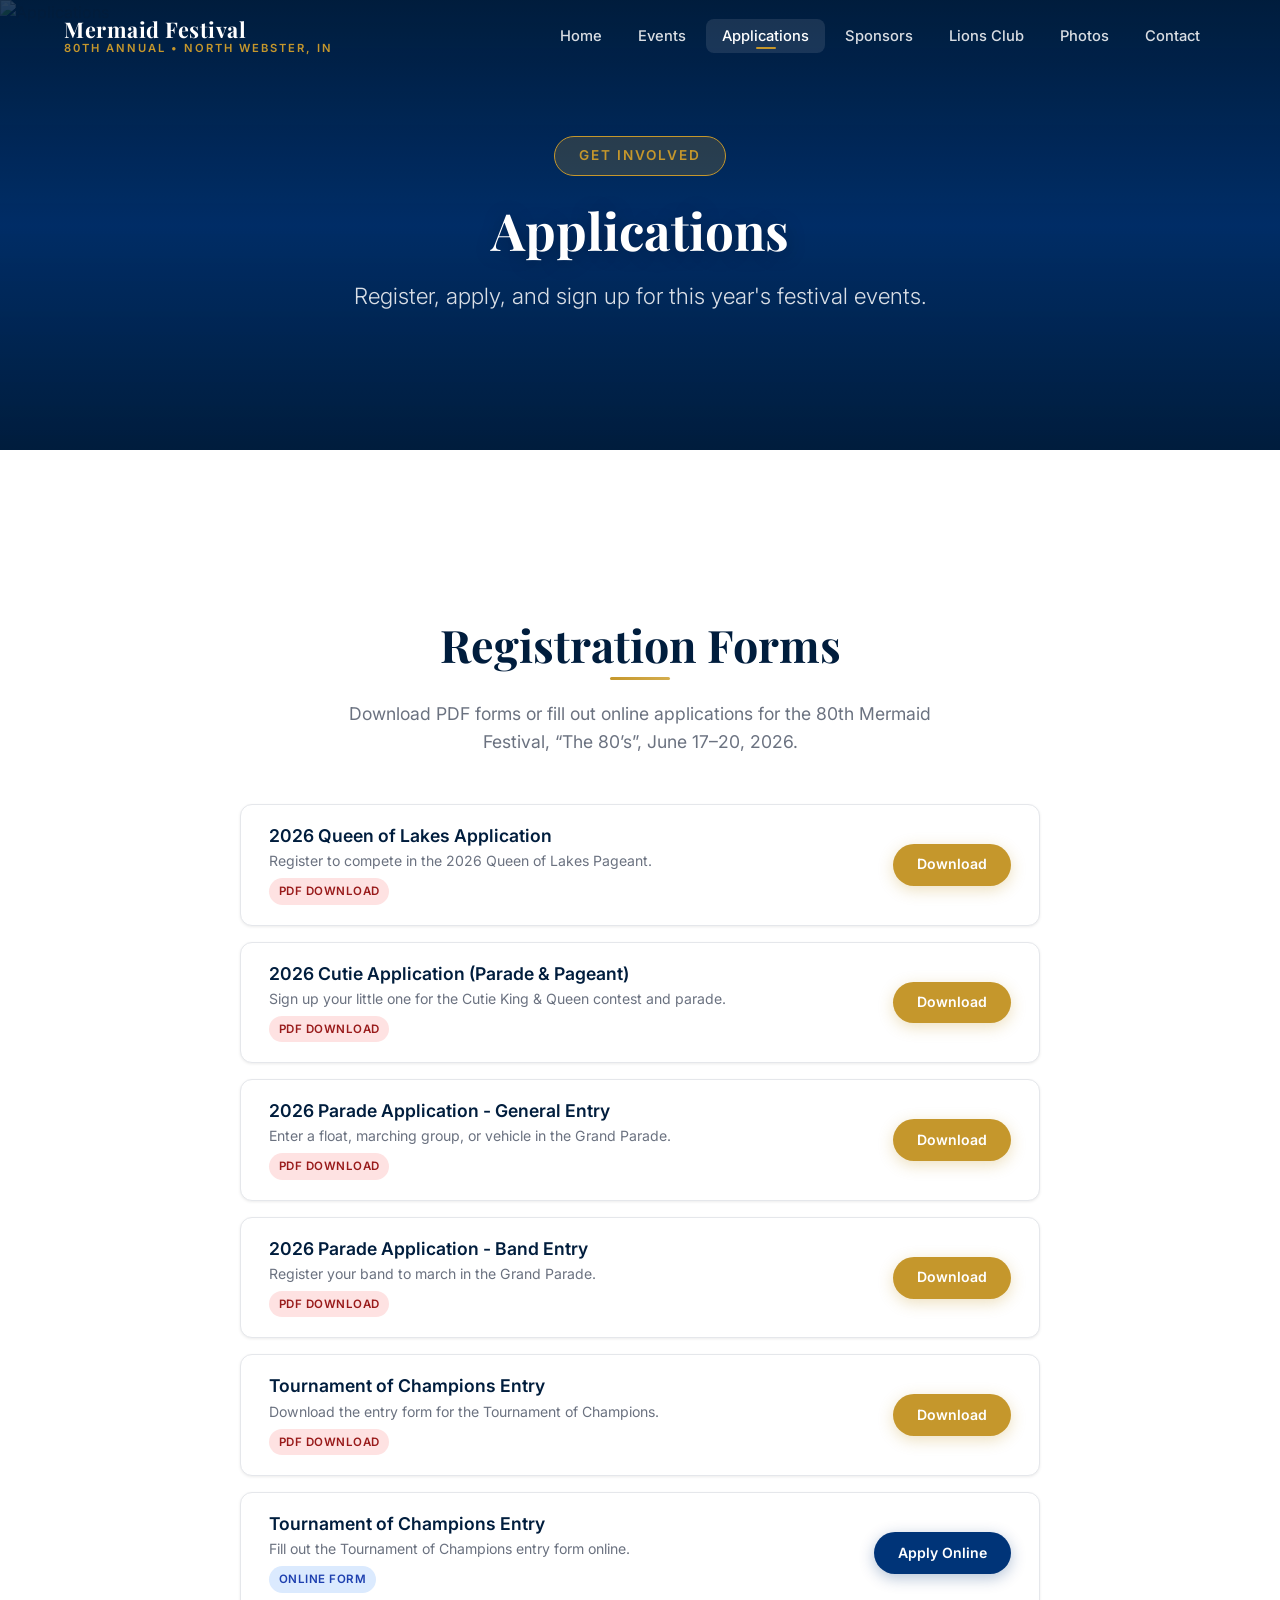
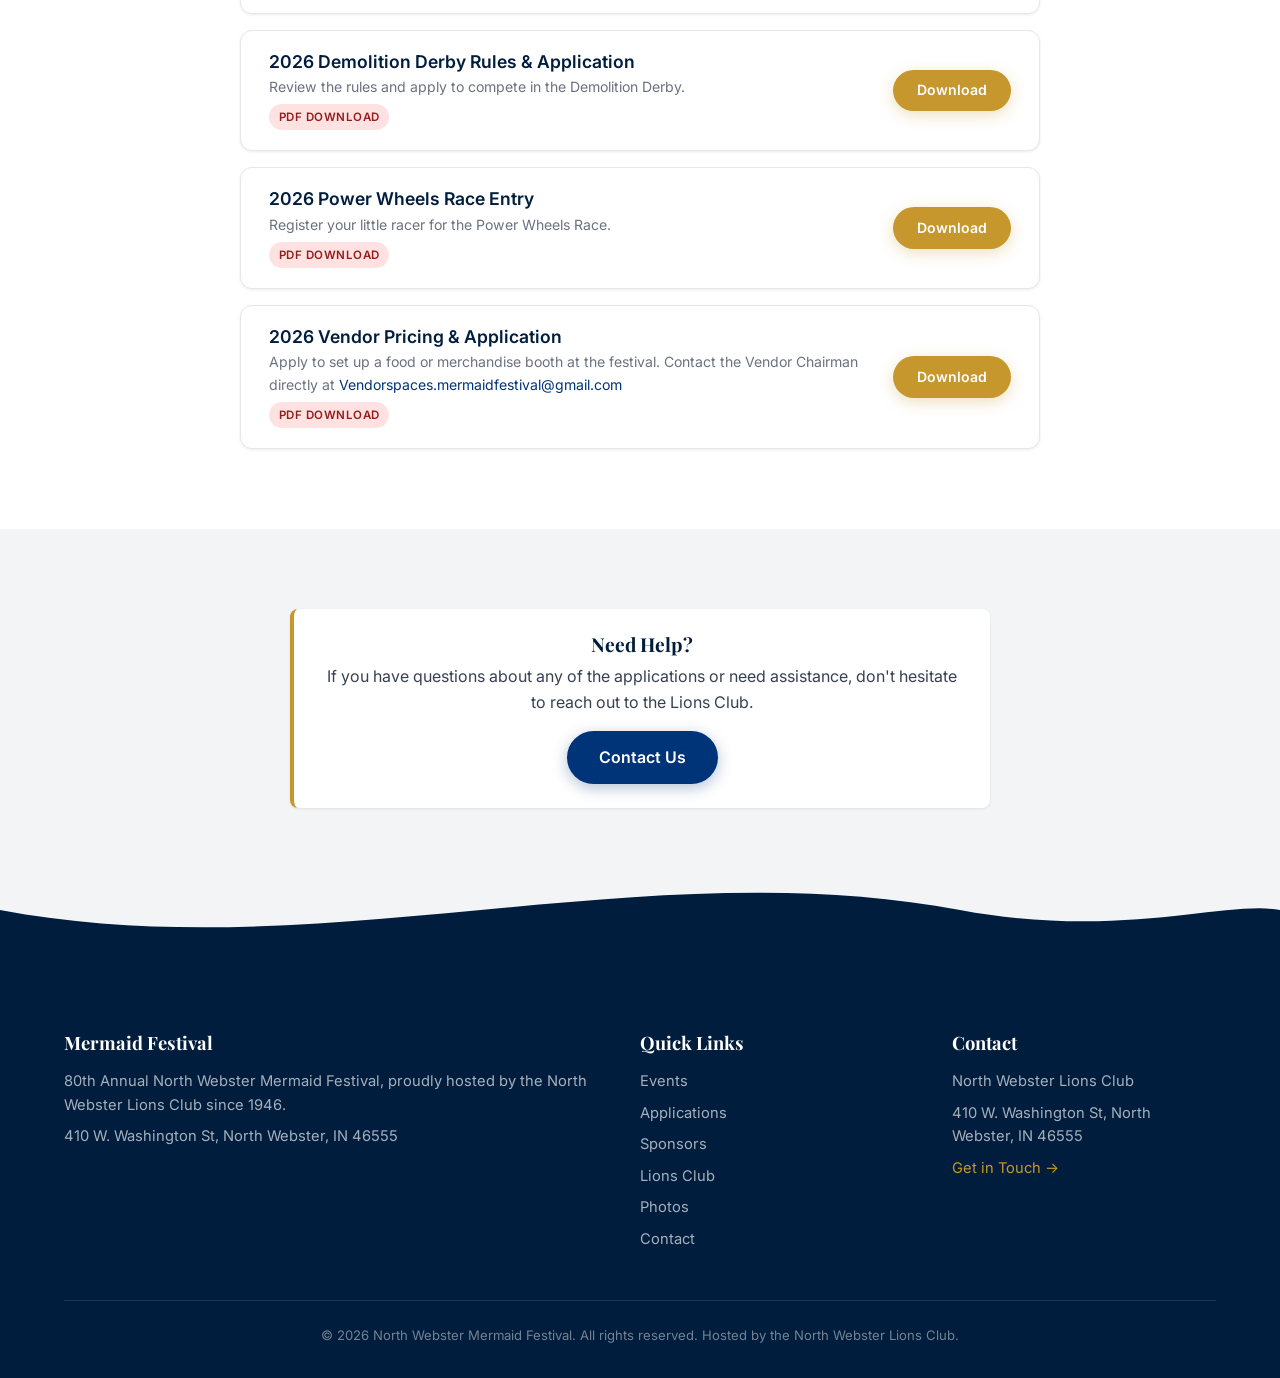
==== applications.html @ 6370d97a "changes" ====
<!DOCTYPE html>
<html lang="en">
<head>
  <meta charset="UTF-8">
  <meta name="viewport" content="width=device-width, initial-scale=1.0">
  <meta name="description" content="Applications and registration forms for the 80th Annual North Webster Mermaid Festival — vendor registration, pageant entry, parade entry, and more.">
  <title>Applications | 2026 North Webster Mermaid Festival</title>
  <link rel="preconnect" href="https://fonts.googleapis.com">
  <link rel="preconnect" href="https://fonts.gstatic.com" crossorigin>
  <link href="https://fonts.googleapis.com/css2?family=Inter:wght@300;400;500;600;700&family=Playfair+Display:wght@400;600;700&display=swap" rel="stylesheet">
  <link rel="stylesheet" href="css/styles.css">
</head>
<body>

  <!-- ========== NAVIGATION ========== -->
  <nav class="navbar" id="navbar">
    <div class="nav-container">
      <a href="index.html" class="nav-logo">
        <span class="logo-text">Mermaid Festival</span>
        <span class="logo-year">80th Annual &bull; North Webster, IN</span>
      </a>
      <button class="nav-toggle" id="navToggle" aria-label="Toggle navigation">
        <span class="hamburger"></span>
      </button>
      <ul class="nav-menu" id="navMenu">
        <li><a href="index.html" class="nav-link">Home</a></li>
        <li><a href="events.html" class="nav-link">Events</a></li>
        <li><a href="applications.html" class="nav-link">Applications</a></li>
        <li><a href="sponsors.html" class="nav-link">Sponsors</a></li>
        <li><a href="lions-club.html" class="nav-link">Lions Club</a></li>
        <li><a href="photos.html" class="nav-link">Photos</a></li>
        <li><a href="contact.html" class="nav-link">Contact</a></li>
      </ul>
    </div>
  </nav>

  <!-- ========== HERO ========== -->
  <section class="hero hero-page">
    <div class="hero-bg parallax">
      <img src="images/heroes/hero-applications.jpg" alt="Applications" class="hero-bg-image">
      <div class="img-placeholder"><span>Applications Hero &mdash; images/heroes/hero-applications.jpg</span></div>
    </div>
    <div class="hero-overlay"></div>
    <div class="hero-content">
      <div class="hero-badge">Get Involved</div>
      <h1 class="hero-title">Applications</h1>
      <p class="hero-subtitle">Register, apply, and sign up for this year's festival events.</p>
    </div>
  </section>

  <div class="wave-divider wave-top">
    <svg viewBox="0 0 1440 100" preserveAspectRatio="none">
      <path fill="#ffffff" d="M0,60 C360,100 720,0 1080,60 C1260,90 1380,70 1440,60 L1440,100 L0,100 Z"/>
    </svg>
  </div>

  <!-- ========== APPLICATION FORMS ========== -->
  <!--
    HOW TO EDIT THIS SECTION:
    ========================
    Each form/application is an <div class="app-item"> block.
    - Update the <h3> with the form name
    - Update the <p> with a short description
    - Change the badge class: "pdf" for downloadable PDFs, "form" for Google Forms
    - Update the <a> href with the actual link (PDF file path or Google Form URL)

    To ADD a new form: Copy an entire <div class="app-item"> block and paste it below.
    To REMOVE a form: Delete the entire <div class="app-item">...</div> block.
  -->
  <section class="section">
    <div class="container">
      <div class="section-header fade-in">
        <h2>Registration Forms</h2>
        <p>Download PDF forms or fill out online applications for the 80th Mermaid Festival, &ldquo;The 80&rsquo;s&rdquo;, June 17&ndash;20, 2026.</p>
      </div>

      <div class="app-list stagger-children">

        <!-- 2026 Queen of Lakes Application -->
        <div class="app-item fade-in">
          <div class="app-item-info">
            <h3>2026 Queen of Lakes Application</h3>
            <p>Register to compete in the 2026 Queen of Lakes Pageant.</p>
            <div class="app-item-type pdf">PDF Download</div>
          </div>
          <a href="forms/2026 Queens Application Fillable.pdf" class="btn btn-primary" target="_blank" rel="noopener">Download</a>
        </div>

        <!-- 2026 Cutie Application -->
        <div class="app-item fade-in">
          <div class="app-item-info">
            <h3>2026 Cutie Application (Parade &amp; Pageant)</h3>
            <p>Sign up your little one for the Cutie King &amp; Queen contest and parade.</p>
            <div class="app-item-type pdf">PDF Download</div>
          </div>
          <a href="forms/2026 cutie application Fillable.pdf" class="btn btn-primary" target="_blank" rel="noopener">Download</a>
        </div>

        <!-- 2026 Parade Application - General Entry -->
        <div class="app-item fade-in">
          <div class="app-item-info">
            <h3>2026 Parade Application - General Entry</h3>
            <p>Enter a float, marching group, or vehicle in the Grand Parade.</p>
            <div class="app-item-type pdf">PDF Download</div>
          </div>
          <a href="forms/2026 Mermaid Festival Parade general entry Fillable.pdf" class="btn btn-primary" target="_blank" rel="noopener">Download</a>
        </div>

        <!-- 2026 Parade Application - Band Entry -->
        <div class="app-item fade-in">
          <div class="app-item-info">
            <h3>2026 Parade Application - Band Entry</h3>
            <p>Register your band to march in the Grand Parade.</p>
            <div class="app-item-type pdf">PDF Download</div>
          </div>
          <a href="forms/2026 Band Application Fillable.pdf" class="btn btn-primary" target="_blank" rel="noopener">Download</a>
        </div>

        <!-- Tournament of Champions Entry (PDF) -->
        <div class="app-item fade-in">
          <div class="app-item-info">
            <h3>Tournament of Champions Entry</h3>
            <p>Download the entry form for the Tournament of Champions.</p>
            <div class="app-item-type pdf">PDF Download</div>
          </div>
          <a href="forms/2024 Tournament of Champions.pdf" class="btn btn-primary" target="_blank" rel="noopener">Download</a>
        </div>

        <!-- Tournament of Champions Entry (Online Form) -->
        <div class="app-item fade-in">
          <div class="app-item-info">
            <h3>Tournament of Champions Entry</h3>
            <p>Fill out the Tournament of Champions entry form online.</p>
            <div class="app-item-type form">Online Form</div>
          </div>
          <a href="https://docs.google.com/forms/d/e/1FAIpQLScvO2YFfIBIzNC6Ep0Nw2OKiLyXQuTWLXhSPQeeHd3q0HrXsA/viewform" class="btn btn-navy" target="_blank" rel="noopener">Apply Online</a>
        </div>

        <!-- 2026 Demolition Derby -->
        <div class="app-item fade-in">
          <div class="app-item-info">
            <h3>2026 Demolition Derby Rules &amp; Application</h3>
            <p>Review the rules and apply to compete in the Demolition Derby.</p>
            <div class="app-item-type pdf">PDF Download</div>
          </div>
          <a href="forms/2025 Demolition Derby.pdf" class="btn btn-primary" target="_blank" rel="noopener">Download</a>
        </div>

        <!-- 2026 Power Wheels Entry -->
        <div class="app-item fade-in">
          <div class="app-item-info">
            <h3>2026 Power Wheels Race Entry</h3>
            <p>Register your little racer for the Power Wheels Race.</p>
            <div class="app-item-type pdf">PDF Download</div>
          </div>
          <a href="forms/Power Wheels Race.pdf" class="btn btn-primary" target="_blank" rel="noopener">Download</a>
        </div>

        <!-- 2026 Vendor Pricing & Application -->
        <div class="app-item fade-in">
          <div class="app-item-info">
            <h3>2026 Vendor Pricing &amp; Application</h3>
            <p>Apply to set up a food or merchandise booth at the festival. Contact the Vendor Chairman directly at <a href="mailto:Vendorspaces.mermaidfestival@gmail.com">Vendorspaces.mermaidfestival@gmail.com</a></p>
            <div class="app-item-type pdf">PDF Download</div>
          </div>
          <a href="forms/2026 Merchant Prices & Contract.pdf" class="btn btn-primary" target="_blank" rel="noopener">Download</a>
        </div>

      </div>
    </div>
  </section>

  <!-- ========== INFO CALLOUT ========== -->
  <section class="section section-alt footer-preceding-section">
    <div class="container">
      <div class="callout fade-in" style="max-width: 700px; margin: 0 auto; text-align: center;">
        <h3>Need Help?</h3>
        <p style="margin-bottom: 1rem;">If you have questions about any of the applications or need assistance, don't hesitate to reach out to the Lions Club.</p>
        <a href="contact.html" class="btn btn-navy">Contact Us</a>
      </div>
    </div>
  </section>

  <!-- ========== FOOTER ========== -->
  <footer class="footer">
    <div class="footer-wave">
      <svg viewBox="0 0 1440 120" preserveAspectRatio="none">
        <path fill="#001d3d" d="M0,60 C360,120 720,0 1080,60 C1260,90 1380,50 1440,60 L1440,120 L0,120 Z"/>
      </svg>
    </div>
    <div class="footer-content">
      <div class="footer-grid">
        <div class="footer-section">
          <h3>Mermaid Festival</h3>
          <p>80th Annual North Webster Mermaid Festival, proudly hosted by the North Webster Lions Club since 1946.</p>
          <p>410 W. Washington St, North Webster, IN 46555</p>
        </div>
        <div class="footer-section">
          <h3>Quick Links</h3>
          <div class="footer-links">
            <a href="events.html">Events</a>
            <a href="applications.html">Applications</a>
            <a href="sponsors.html">Sponsors</a>
            <a href="lions-club.html">Lions Club</a>
            <a href="photos.html">Photos</a>
            <a href="contact.html">Contact</a>
          </div>
        </div>
        <div class="footer-section">
          <h3>Contact</h3>
          <p>North Webster Lions Club</p>
          <p>410 W. Washington St, North Webster, IN 46555</p>
          <p style="margin-top: 0.5rem;"><a href="contact.html" style="color: var(--gold);">Get in Touch &rarr;</a></p>
        </div>
      </div>
      <div class="footer-bottom">
        <p>&copy; 2026 North Webster Mermaid Festival. All rights reserved. Hosted by the North Webster Lions Club.</p>
      </div>
    </div>
  </footer>

  <button class="back-to-top" id="backToTop" aria-label="Back to top">
    <svg viewBox="0 0 24 24" fill="none" stroke="currentColor" stroke-width="2.5" stroke-linecap="round" stroke-linejoin="round"><polyline points="18 15 12 9 6 15"/></svg>
  </button>

  <script src="js/main.js"></script>
</body>
</html>
---- css/styles.css ----
/* ============================================
   MERMAID FESTIVAL 2026 — MASTER STYLESHEET
   North Webster, Indiana | 80th Annual
   ============================================ */

/* ---------- CSS Variables ---------- */
:root {
  /* Primary palette */
  --navy: #003478;
  --navy-dark: #001d3d;
  --navy-light: #1a4f8a;
  --gold: #C5972C;
  --gold-light: #d4ad4e;
  --gold-pale: #F5EDD6;
  --blue-pale: #E8F0FE;
  --white: #FFFFFF;
  --coral: #C0392B;
  --coral-pale: #FBEAEA;
  --off-white: #FAFAFA;
  --gray-100: #F3F4F6;
  --gray-200: #E5E7EB;
  --gray-300: #D1D5DB;
  --gray-500: #6B7280;
  --gray-700: #374151;
  --gray-900: #111827;

  /* Typography */
  --font-heading: 'Playfair Display', Georgia, serif;
  --font-body: 'Inter', -apple-system, BlinkMacSystemFont, 'Segoe UI', sans-serif;

  /* Spacing */
  --section-pad: 5rem 0;
  --container-width: 1200px;
  --nav-height: 72px;

  /* Transitions */
  --ease-out: cubic-bezier(0.16, 1, 0.3, 1);
  --transition-fast: 0.2s var(--ease-out);
  --transition-med: 0.4s var(--ease-out);
  --transition-slow: 0.6s var(--ease-out);

  /* Shadows */
  --shadow-sm: 0 1px 3px rgba(0,0,0,0.08);
  --shadow-md: 0 4px 12px rgba(0,0,0,0.1);
  --shadow-lg: 0 8px 30px rgba(0,0,0,0.12);
  --shadow-xl: 0 20px 50px rgba(0,0,0,0.15);

  /* Border radius */
  --radius-sm: 8px;
  --radius-md: 12px;
  --radius-lg: 20px;
  --radius-full: 9999px;
}

/* ---------- Reset & Base ---------- */
*,
*::before,
*::after {
  margin: 0;
  padding: 0;
  box-sizing: border-box;
}

html {
  scroll-behavior: smooth;
  -webkit-text-size-adjust: 100%;
}

body {
  font-family: var(--font-body);
  font-size: 1rem;
  line-height: 1.6;
  color: var(--gray-900);
  background: var(--white);
  overflow-x: hidden;
}

img {
  max-width: 100%;
  height: auto;
  display: block;
}

a {
  color: var(--navy);
  text-decoration: none;
  transition: color var(--transition-fast);
}

a:hover {
  color: var(--gold);
}

ul {
  list-style: none;
}

h1, h2, h3, h4, h5, h6 {
  font-family: var(--font-heading);
  font-weight: 700;
  line-height: 1.2;
  color: var(--navy-dark);
}

h1 { font-size: clamp(2.2rem, 5vw, 3.8rem); }
h2 { font-size: clamp(1.8rem, 4vw, 2.8rem); }
h3 { font-size: clamp(1.3rem, 3vw, 1.6rem); }
h4 { font-size: clamp(1.1rem, 2vw, 1.3rem); }

p {
  margin-bottom: 1rem;
  color: var(--gray-700);
}

/* ---------- Utility Classes ---------- */
.container {
  width: 90%;
  max-width: var(--container-width);
  margin: 0 auto;
}

.section {
  padding: var(--section-pad);
}

.section-alt {
  background: var(--gray-100);
}

.section-blue {
  background: var(--blue-pale);
}

.section-gold {
  background: var(--gold-pale);
}

.section-header {
  text-align: center;
  margin-bottom: 3rem;
}

.section-header h2 {
  margin-bottom: 0.75rem;
  position: relative;
  display: inline-block;
}

.section-header h2::after {
  content: '';
  position: absolute;
  bottom: -8px;
  left: 50%;
  transform: translateX(-50%);
  width: 60px;
  height: 3px;
  background: linear-gradient(90deg, var(--gold), var(--gold-light));
  border-radius: 2px;
}

.section-header p {
  font-size: 1.1rem;
  color: var(--gray-500);
  max-width: 600px;
  margin: 1rem auto 0;
}

.text-center { text-align: center; }
.text-gold { color: var(--gold); }
.text-navy { color: var(--navy); }

.btn {
  display: inline-flex;
  align-items: center;
  gap: 0.5rem;
  padding: 0.85rem 2rem;
  border-radius: var(--radius-full);
  font-family: var(--font-body);
  font-size: 1rem;
  font-weight: 600;
  border: none;
  cursor: pointer;
  transition: all var(--transition-fast);
  text-decoration: none;
}

.btn-primary {
  background: var(--gold);
  color: var(--white);
  box-shadow: 0 4px 15px rgba(197, 151, 44, 0.3);
}

.btn-primary:hover {
  background: var(--gold-light);
  color: var(--white);
  transform: translateY(-2px);
  box-shadow: 0 6px 20px rgba(197, 151, 44, 0.4);
}

.btn-outline {
  background: transparent;
  color: var(--white);
  border: 2px solid var(--white);
}

.btn-outline:hover {
  background: var(--white);
  color: var(--navy);
}

.btn-navy {
  background: var(--navy);
  color: var(--white);
  box-shadow: 0 4px 15px rgba(0, 52, 120, 0.3);
}

.btn-navy:hover {
  background: var(--navy-light);
  color: var(--white);
  transform: translateY(-2px);
  box-shadow: 0 6px 20px rgba(0, 52, 120, 0.4);
}

/* ---------- Navigation ---------- */
.navbar {
  position: fixed;
  top: 0;
  left: 0;
  right: 0;
  z-index: 1000;
  height: var(--nav-height);
  transition: all var(--transition-med);
  background: transparent;
}

.navbar.scrolled {
  background: rgba(0, 29, 61, 0.95);
  backdrop-filter: blur(12px);
  -webkit-backdrop-filter: blur(12px);
  box-shadow: 0 2px 20px rgba(0, 0, 0, 0.15);
}

.nav-container {
  display: flex;
  align-items: center;
  justify-content: space-between;
  height: 100%;
  width: 90%;
  max-width: var(--container-width);
  margin: 0 auto;
}

.nav-logo {
  display: flex;
  flex-direction: column;
  line-height: 1.1;
  text-decoration: none;
  z-index: 1001;
}

.nav-logo .logo-text {
  font-family: var(--font-heading);
  font-size: 1.35rem;
  font-weight: 700;
  color: var(--white);
  letter-spacing: 0.5px;
}

.nav-logo .logo-year {
  font-size: 0.7rem;
  font-weight: 600;
  color: var(--gold);
  text-transform: uppercase;
  letter-spacing: 2px;
}

.nav-menu {
  display: flex;
  align-items: center;
  gap: 0.25rem;
}

.nav-link {
  padding: 0.5rem 1rem;
  color: rgba(255, 255, 255, 0.85);
  font-size: 0.92rem;
  font-weight: 500;
  border-radius: var(--radius-sm);
  transition: all var(--transition-fast);
  position: relative;
}

.nav-link:hover,
.nav-link.active {
  color: var(--white);
  background: rgba(255, 255, 255, 0.1);
}

.nav-link.active::after {
  content: '';
  position: absolute;
  bottom: 4px;
  left: 50%;
  transform: translateX(-50%);
  width: 20px;
  height: 2px;
  background: var(--gold);
  border-radius: 1px;
}

/* Hamburger */
.nav-toggle {
  display: none;
  flex-direction: column;
  justify-content: center;
  gap: 5px;
  width: 32px;
  height: 32px;
  background: none;
  border: none;
  cursor: pointer;
  z-index: 1001;
  padding: 4px;
}

.hamburger,
.hamburger::before,
.hamburger::after {
  display: block;
  width: 24px;
  height: 2px;
  background: var(--white);
  border-radius: 2px;
  transition: all var(--transition-fast);
}

.hamburger {
  position: relative;
}

.hamburger::before,
.hamburger::after {
  content: '';
  position: absolute;
}

.hamburger::before { top: -7px; }
.hamburger::after { top: 7px; }

/* Hamburger active state */
.nav-toggle.active .hamburger {
  background: transparent;
}

.nav-toggle.active .hamburger::before {
  top: 0;
  transform: rotate(45deg);
}

.nav-toggle.active .hamburger::after {
  top: 0;
  transform: rotate(-45deg);
}

/* ---------- Hero Section ---------- */
.hero {
  position: relative;
  min-height: 100vh;
  display: flex;
  align-items: center;
  justify-content: center;
  overflow: hidden;
  background: var(--navy-dark);
}

.hero-page {
  min-height: 50vh;
}

.hero-bg {
  position: absolute;
  inset: 0;
  z-index: 0;
}

.hero-bg .img-placeholder {
  display: none;
}

.hero-bg-image {
  width: 100%;
  height: 100%;
  object-fit: cover;
  opacity: 0.4;
}

/* Parallax offset applied by JS */
.hero-bg.parallax {
  will-change: transform;
}

.hero-overlay {
  position: absolute;
  inset: 0;
  background: linear-gradient(
    180deg,
    rgba(0, 29, 61, 0.6) 0%,
    rgba(0, 52, 120, 0.7) 50%,
    rgba(0, 29, 61, 0.85) 100%
  );
  z-index: 1;
}

.hero-content {
  position: relative;
  z-index: 2;
  text-align: center;
  padding: 2rem;
  max-width: 800px;
}

.hero-badge {
  display: inline-block;
  padding: 0.5rem 1.5rem;
  background: rgba(197, 151, 44, 0.2);
  border: 1px solid var(--gold);
  border-radius: var(--radius-full);
  color: var(--gold);
  font-size: 0.85rem;
  font-weight: 600;
  letter-spacing: 2px;
  text-transform: uppercase;
  margin-bottom: 1.5rem;
  animation: shimmer 4s ease-in-out infinite;
}

@keyframes shimmer {
  0%, 100% { opacity: 0.85; border-color: var(--gold); }
  50% { opacity: 1; border-color: var(--gold-light); }
}

.hero-title {
  font-size: clamp(2.5rem, 6vw, 4.5rem);
  color: var(--white);
  margin-bottom: 1rem;
  text-shadow: 0 2px 20px rgba(0, 0, 0, 0.3);
}

.hero-title .highlight {
  color: var(--gold);
  display: block;
}

.hero-subtitle {
  font-size: clamp(1.1rem, 2.5vw, 1.4rem);
  color: rgba(255, 255, 255, 0.85);
  margin-bottom: 2rem;
  font-weight: 300;
}

.hero-buttons {
  display: flex;
  gap: 1rem;
  justify-content: center;
  flex-wrap: wrap;
}

/* Page hero (smaller, for inner pages) */
.hero-page .hero-content {
  padding-top: 4rem;
}

.hero-page .hero-title {
  font-size: clamp(2rem, 5vw, 3.2rem);
}

/* ---------- Wave Dividers ---------- */
.wave-divider {
  position: relative;
  width: 100%;
  overflow: hidden;
  line-height: 0;
}

.wave-divider svg {
  display: block;
  width: 100%;
  height: auto;
}

.wave-top {
  margin-top: -1px;
}

.wave-bottom {
  margin-bottom: -1px;
}

/* ---------- Image Wrapper / Placeholders ---------- */
.img-wrapper {
  position: relative;
  overflow: hidden;
  border-radius: var(--radius-md);
  background: linear-gradient(135deg, var(--navy) 0%, var(--navy-light) 50%, var(--gold) 100%);
}

.img-wrapper img {
  width: 100%;
  height: 100%;
  object-fit: cover;
  position: relative;
  z-index: 1;
  transition: transform var(--transition-slow);
}

.img-wrapper:hover img {
  transform: scale(1.03);
}

.img-placeholder {
  position: absolute;
  inset: 0;
  display: flex;
  flex-direction: column;
  align-items: center;
  justify-content: center;
  color: rgba(255, 255, 255, 0.7);
  font-size: 0.85rem;
  text-align: center;
  padding: 1rem;
  z-index: 0;
  gap: 0.5rem;
}

.img-placeholder svg {
  width: 40px;
  height: 40px;
  opacity: 0.5;
}

.img-placeholder span {
  font-weight: 500;
  letter-spacing: 0.5px;
}

/* Aspect ratio wrappers */
.aspect-hero { aspect-ratio: 21 / 9; }
.aspect-wide { aspect-ratio: 16 / 9; }
.aspect-standard { aspect-ratio: 4 / 3; }
.aspect-square { aspect-ratio: 1 / 1; }
.aspect-portrait { aspect-ratio: 3 / 4; }

/* ---------- Cards ---------- */
.card {
  background: var(--white);
  border-radius: var(--radius-md);
  overflow: hidden;
  box-shadow: var(--shadow-sm);
  transition: all var(--transition-med);
}

.card:hover {
  transform: translateY(-6px);
  box-shadow: var(--shadow-lg);
}

.card-image {
  overflow: hidden;
}

.card-image .img-wrapper {
  border-radius: 0;
}

.card-body {
  padding: 1.5rem;
}

.card-body h3 {
  margin-bottom: 0.5rem;
}

.card-body p {
  font-size: 0.95rem;
}

/* ---------- Feature Cards (Home) ---------- */
.features-grid {
  display: grid;
  grid-template-columns: repeat(auto-fit, minmax(260px, 1fr));
  gap: 2rem;
}

.feature-card {
  text-align: center;
  padding: 2.5rem 1.5rem;
  background: var(--white);
  border-radius: var(--radius-md);
  box-shadow: var(--shadow-sm);
  transition: all var(--transition-med);
  border: 1px solid var(--gray-200);
}

.feature-card:hover {
  transform: translateY(-6px);
  box-shadow: var(--shadow-lg);
  border-color: transparent;
}

.feature-icon {
  width: 64px;
  height: 64px;
  margin: 0 auto 1.25rem;
  background: var(--blue-pale);
  border-radius: var(--radius-md);
  display: flex;
  align-items: center;
  justify-content: center;
  transition: all var(--transition-fast);
}

.feature-card:hover .feature-icon {
  background: var(--navy);
}

.feature-icon svg {
  width: 28px;
  height: 28px;
  color: var(--navy);
  transition: color var(--transition-fast);
}

.feature-card:hover .feature-icon svg {
  color: var(--white);
}

.feature-card h3 {
  margin-bottom: 0.75rem;
  font-size: 1.2rem;
}

.feature-card p {
  font-size: 0.92rem;
  margin-bottom: 0;
}

/* ---------- Event Cards ---------- */
.events-list {
  display: flex;
  flex-direction: column;
  gap: 2.5rem;
}

.event-card {
  display: grid;
  grid-template-columns: 1fr 1fr;
  gap: 0;
  background: var(--white);
  border-radius: var(--radius-md);
  overflow: hidden;
  box-shadow: var(--shadow-sm);
  transition: all var(--transition-med);
}

.event-card:hover {
  box-shadow: var(--shadow-lg);
  transform: translateY(-4px);
}

.event-card:nth-child(even) {
  direction: rtl;
}

.event-card:nth-child(even) > * {
  direction: ltr;
}

.event-card-image .img-wrapper {
  border-radius: 0;
  height: 100%;
}

.event-card-content {
  padding: 2rem;
  display: flex;
  flex-direction: column;
  justify-content: center;
}

.event-badge {
  display: inline-flex;
  align-items: center;
  gap: 0.25rem;
  padding: 0.3rem 0.85rem;
  border-radius: var(--radius-full);
  font-size: 0.78rem;
  font-weight: 600;
  text-transform: uppercase;
  letter-spacing: 1px;
  width: fit-content;
  margin-bottom: 0.75rem;
}

.event-badge.free {
  background: #DEF7EC;
  color: #03543F;
}

.event-badge.paid {
  background: var(--gold-pale);
  color: #92400E;
}

.event-card-content h3 {
  font-size: 1.4rem;
  margin-bottom: 0.75rem;
}

.event-card-content p {
  margin-bottom: 0;
}

/* ---------- Sponsors ---------- */
.sponsor-tier {
  margin-bottom: 3rem;
}

.sponsor-tier:last-child {
  margin-bottom: 0;
}

.sponsor-tier-title {
  text-align: center;
  font-size: 1.3rem;
  margin-bottom: 1.5rem;
  display: flex;
  align-items: center;
  gap: 1rem;
  justify-content: center;
}

.sponsor-tier-title::before,
.sponsor-tier-title::after {
  content: '';
  flex: 1;
  max-width: 100px;
  height: 1px;
  background: var(--gray-300);
}

.sponsor-grid {
  display: grid;
  gap: 1.5rem;
  justify-items: center;
  align-items: center;
}

.sponsor-grid.tier-gold {
  grid-template-columns: repeat(auto-fit, minmax(250px, 1fr));
}

.sponsor-grid.tier-silver {
  grid-template-columns: repeat(auto-fit, minmax(200px, 1fr));
}

.sponsor-grid.tier-bronze {
  grid-template-columns: repeat(auto-fit, minmax(160px, 1fr));
}

.sponsor-card {
  background: var(--white);
  border-radius: var(--radius-md);
  padding: 2rem;
  box-shadow: var(--shadow-sm);
  transition: all var(--transition-med);
  display: flex;
  flex-direction: column;
  align-items: center;
  justify-content: center;
  width: 100%;
  border: 1px solid var(--gray-200);
}

.sponsor-card:hover {
  box-shadow: var(--shadow-md);
  transform: translateY(-3px);
  border-color: var(--gold);
}

.sponsor-card .img-wrapper {
  background: none;
  border-radius: 0;
}

.sponsor-card img {
  max-height: 80px;
  width: auto;
  object-fit: contain;
  margin-bottom: 1rem;
}

.sponsor-name {
  font-size: 1rem;
  font-weight: 600;
  color: var(--navy);
  margin-top: 0;
  margin-bottom: 0;
  text-align: center;
}

/* ---------- Officer / Member Cards ---------- */
.officers-grid {
  display: grid;
  grid-template-columns: repeat(auto-fit, minmax(240px, 1fr));
  gap: 2rem;
}

.officer-card {
  text-align: center;
  background: var(--white);
  border-radius: var(--radius-md);
  overflow: hidden;
  box-shadow: var(--shadow-sm);
  transition: all var(--transition-med);
}

.officer-card:hover {
  transform: translateY(-6px);
  box-shadow: var(--shadow-lg);
}

.officer-photo {
  overflow: hidden;
}

.officer-photo .img-wrapper {
  border-radius: 0;
  aspect-ratio: 1;
}

.officer-info {
  padding: 1.5rem;
}

.officer-info h3 {
  font-size: 1.15rem;
  margin-bottom: 0.25rem;
}

.officer-info .officer-title {
  color: var(--gold);
  font-weight: 600;
  font-size: 0.88rem;
}

/* ---------- Gallery ---------- */
.gallery-section {
  margin-bottom: 3rem;
}

.gallery-section:last-child {
  margin-bottom: 0;
}

.gallery-grid {
  display: grid;
  grid-template-columns: repeat(auto-fill, minmax(280px, 1fr));
  gap: 1rem;
}

.gallery-item {
  cursor: pointer;
  border-radius: var(--radius-md);
  overflow: hidden;
  box-shadow: var(--shadow-sm);
  transition: all var(--transition-med);
}

.gallery-item:hover {
  box-shadow: var(--shadow-lg);
  transform: scale(1.02);
}

.gallery-item .img-wrapper {
  border-radius: 0;
  aspect-ratio: 4 / 3;
}

.gallery-caption {
  padding: 0.75rem 1rem;
  background: var(--white);
  font-size: 0.88rem;
  color: var(--gray-700);
  font-weight: 500;
}

/* Lightbox */
.lightbox {
  position: fixed;
  inset: 0;
  z-index: 2000;
  background: rgba(0, 0, 0, 0.92);
  display: flex;
  align-items: center;
  justify-content: center;
  opacity: 0;
  visibility: hidden;
  transition: all var(--transition-med);
  cursor: pointer;
}

.lightbox.active {
  opacity: 1;
  visibility: visible;
}

.lightbox img {
  max-width: 90vw;
  max-height: 85vh;
  object-fit: contain;
  border-radius: var(--radius-sm);
  transform: scale(0.9);
  transition: transform var(--transition-med);
}

.lightbox.active img {
  transform: scale(1);
}

.lightbox-close {
  position: absolute;
  top: 1.5rem;
  right: 1.5rem;
  width: 44px;
  height: 44px;
  border: none;
  background: rgba(255, 255, 255, 0.1);
  border-radius: 50%;
  color: var(--white);
  font-size: 1.5rem;
  cursor: pointer;
  display: flex;
  align-items: center;
  justify-content: center;
  transition: background var(--transition-fast);
}

.lightbox-close:hover {
  background: rgba(255, 255, 255, 0.25);
}

/* ---------- Contact ---------- */
.contact-grid {
  display: grid;
  grid-template-columns: repeat(auto-fit, minmax(280px, 1fr));
  gap: 2rem;
}

.contact-card {
  background: var(--white);
  padding: 2rem;
  border-radius: var(--radius-md);
  box-shadow: var(--shadow-sm);
  text-align: center;
  transition: all var(--transition-med);
  border: 1px solid var(--gray-200);
}

.contact-card:hover {
  transform: translateY(-4px);
  box-shadow: var(--shadow-md);
  border-color: var(--gold);
}

.contact-icon {
  width: 56px;
  height: 56px;
  margin: 0 auto 1rem;
  background: var(--blue-pale);
  border-radius: 50%;
  display: flex;
  align-items: center;
  justify-content: center;
}

.contact-icon svg {
  width: 24px;
  height: 24px;
  color: var(--navy);
}

.contact-card h3 {
  margin-bottom: 0.5rem;
  font-size: 1.1rem;
}

.contact-card p {
  margin-bottom: 0;
  font-size: 0.95rem;
}

.contact-card a {
  color: var(--navy);
  font-weight: 500;
}

.contact-card a:hover {
  color: var(--gold);
}

/* ---------- Map ---------- */
.map-wrapper {
  border-radius: var(--radius-md);
  overflow: hidden;
  box-shadow: var(--shadow-md);
  height: 400px;
}

.map-wrapper iframe {
  width: 100%;
  height: 100%;
  border: none;
}

/* ---------- Info Callout ---------- */
.callout {
  background: var(--white);
  border-left: 4px solid var(--gold);
  border-radius: var(--radius-sm);
  padding: 1.5rem 2rem;
  box-shadow: var(--shadow-sm);
}

.callout h3 {
  margin-bottom: 0.5rem;
  font-size: 1.2rem;
}

.callout p {
  margin-bottom: 0;
}

/* Parking callout special */
.callout-highlight {
  background: var(--white);
  border-left: 5px solid var(--coral);
  border-radius: var(--radius-md);
  padding: 2rem 2.5rem;
  box-shadow: 0 4px 16px rgba(0, 0, 0, 0.08);
  text-align: left;
}

.callout-highlight h3 {
  color: var(--navy);
  font-size: 1.5rem;
  font-weight: 700;
  letter-spacing: 0.03em;
  text-transform: uppercase;
  margin-bottom: 1rem;
}

.callout-highlight li {
  color: var(--navy);
  font-size: 1.05rem;
  font-weight: 500;
}

/* Parking section */
.section-parking {
  background: var(--coral-pale);
}

/* ---------- Food Section ---------- */
.food-grid {
  display: grid;
  grid-template-columns: repeat(auto-fit, minmax(260px, 1fr));
  gap: 1.5rem;
}

.food-card {
  background: var(--white);
  border-radius: var(--radius-md);
  overflow: hidden;
  box-shadow: var(--shadow-sm);
  transition: all var(--transition-med);
}

.food-card:hover {
  transform: translateY(-4px);
  box-shadow: var(--shadow-md);
}

.food-card-body {
  padding: 1.25rem;
}

.food-card-body h4 {
  margin-bottom: 0.35rem;
}

.food-card-body p {
  font-size: 0.9rem;
  margin-bottom: 0;
  color: var(--gray-500);
}

/* ---------- Applications ---------- */
.app-list {
  display: flex;
  flex-direction: column;
  gap: 1rem;
  max-width: 800px;
  margin: 0 auto;
}

.app-item {
  display: flex;
  align-items: center;
  justify-content: space-between;
  background: var(--white);
  padding: 1.25rem 1.75rem;
  border-radius: var(--radius-md);
  box-shadow: var(--shadow-sm);
  transition: all var(--transition-med);
  border: 1px solid var(--gray-200);
  gap: 1rem;
}

.app-item:hover {
  box-shadow: var(--shadow-md);
  border-color: var(--gold);
  transform: translateX(4px);
}

.app-item-info {
  flex: 1;
}

.app-item-info h3 {
  font-size: 1.1rem;
  margin-bottom: 0.25rem;
  font-family: var(--font-body);
  font-weight: 600;
}

.app-item-info p {
  font-size: 0.88rem;
  margin-bottom: 0;
  color: var(--gray-500);
}

.app-item-type {
  display: inline-flex;
  align-items: center;
  gap: 0.3rem;
  padding: 0.25rem 0.6rem;
  border-radius: var(--radius-full);
  font-size: 0.72rem;
  font-weight: 600;
  text-transform: uppercase;
  letter-spacing: 0.5px;
  margin-top: 0.35rem;
}

.app-item-type.pdf {
  background: #FEE2E2;
  color: #991B1B;
}

.app-item-type.form {
  background: #DBEAFE;
  color: #1E40AF;
}

.app-item .btn {
  white-space: nowrap;
  padding: 0.6rem 1.5rem;
  font-size: 0.88rem;
}

/* ---------- Stats Section ---------- */
.stats-row {
  display: grid;
  grid-template-columns: repeat(auto-fit, minmax(150px, 1fr));
  gap: 2rem;
  text-align: center;
}

.stat-item {
  padding: 1rem;
}

.stat-number {
  font-family: var(--font-heading);
  font-size: clamp(2rem, 4vw, 3rem);
  font-weight: 700;
  color: var(--navy);
  line-height: 1;
  margin-bottom: 0.5rem;
}

.stat-label {
  font-size: 0.9rem;
  color: var(--gray-500);
  font-weight: 500;
}

/* ---------- Two-Column Info Layout ---------- */
.info-split {
  display: grid;
  grid-template-columns: 1fr 1fr;
  gap: 3rem;
  align-items: center;
}

.info-split.reverse {
  direction: rtl;
}

.info-split.reverse > * {
  direction: ltr;
}

.info-text h2 {
  margin-bottom: 1rem;
}

.info-text h2::after {
  display: none;
}

.info-text p {
  margin-bottom: 1rem;
}

/* ---------- Footer ---------- */
.footer {
  background: var(--navy-dark);
  color: rgba(255, 255, 255, 0.75);
  position: relative;
}

.footer-wave {
  position: absolute;
  top: 2px;
  left: 0;
  right: 0;
  line-height: 0;
  transform: translateY(-100%);
  pointer-events: none;
}

.footer-wave svg {
  display: block;
  width: 100%;
  height: 120px;
}

/* Ensure the last section before the footer has enough padding for the wave overlay */
.footer-preceding-section {
  padding-bottom: 10rem !important;
}

.footer-content {
  padding: 4rem 0 2rem;
}

.footer-grid {
  display: grid;
  grid-template-columns: 2fr 1fr 1fr;
  gap: 3rem;
  width: 90%;
  max-width: var(--container-width);
  margin: 0 auto;
}

.footer-section h3 {
  color: var(--white);
  font-size: 1.15rem;
  margin-bottom: 1rem;
}

.footer-section p {
  color: rgba(255, 255, 255, 0.65);
  font-size: 0.92rem;
  margin-bottom: 0.5rem;
}

.footer-links {
  display: flex;
  flex-direction: column;
  gap: 0.5rem;
}

.footer-links a {
  color: rgba(255, 255, 255, 0.65);
  font-size: 0.92rem;
  transition: all var(--transition-fast);
}

.footer-links a:hover {
  color: var(--gold);
  padding-left: 4px;
}

.footer-bottom {
  margin-top: 3rem;
  padding-top: 1.5rem;
  border-top: 1px solid rgba(255, 255, 255, 0.1);
  text-align: center;
  width: 90%;
  max-width: var(--container-width);
  margin-left: auto;
  margin-right: auto;
}

.footer-bottom p {
  font-size: 0.82rem;
  color: rgba(255, 255, 255, 0.45);
  margin-bottom: 0;
}

/* ---------- Scroll Animations ---------- */
.fade-in {
  opacity: 0;
  transform: translateY(30px);
  transition: opacity 0.7s var(--ease-out), transform 0.7s var(--ease-out);
}

.fade-in.fade-left {
  transform: translateX(-30px);
}

.fade-in.fade-right {
  transform: translateX(30px);
}

.fade-in.fade-scale {
  transform: scale(0.95);
}

.fade-in.visible {
  opacity: 1;
  transform: translateY(0) translateX(0) scale(1);
}

/* Stagger children */
.stagger-children > .fade-in:nth-child(1) { transition-delay: 0s; }
.stagger-children > .fade-in:nth-child(2) { transition-delay: 0.1s; }
.stagger-children > .fade-in:nth-child(3) { transition-delay: 0.2s; }
.stagger-children > .fade-in:nth-child(4) { transition-delay: 0.3s; }
.stagger-children > .fade-in:nth-child(5) { transition-delay: 0.4s; }
.stagger-children > .fade-in:nth-child(6) { transition-delay: 0.5s; }
.stagger-children > .fade-in:nth-child(7) { transition-delay: 0.6s; }
.stagger-children > .fade-in:nth-child(8) { transition-delay: 0.7s; }

/* ---------- Back to Top ---------- */
.back-to-top {
  position: fixed;
  bottom: 2rem;
  right: 2rem;
  width: 44px;
  height: 44px;
  border-radius: 50%;
  background: var(--navy);
  color: var(--white);
  border: none;
  cursor: pointer;
  display: flex;
  align-items: center;
  justify-content: center;
  box-shadow: var(--shadow-md);
  opacity: 0;
  visibility: hidden;
  transform: translateY(10px);
  transition: all var(--transition-med);
  z-index: 900;
}

.back-to-top.visible {
  opacity: 1;
  visibility: visible;
  transform: translateY(0);
}

.back-to-top:hover {
  background: var(--gold);
  transform: translateY(-3px);
}

.back-to-top svg {
  width: 20px;
  height: 20px;
}

/* ---------- Responsive ---------- */

/* Tablet */
@media (max-width: 968px) {
  .nav-toggle {
    display: flex;
  }

  .nav-menu {
    position: fixed;
    top: 0;
    right: -100%;
    width: 280px;
    height: 100vh;
    background: var(--navy-dark);
    flex-direction: column;
    align-items: flex-start;
    padding: 6rem 2rem 2rem;
    gap: 0.25rem;
    transition: right var(--transition-med);
    box-shadow: -10px 0 30px rgba(0, 0, 0, 0.2);
  }

  .nav-menu.active {
    right: 0;
  }

  .nav-link {
    font-size: 1.05rem;
    padding: 0.75rem 1rem;
    width: 100%;
  }

  .event-card {
    grid-template-columns: 1fr;
  }

  .event-card:nth-child(even) {
    direction: ltr;
  }

  .info-split {
    grid-template-columns: 1fr;
    gap: 2rem;
  }

  .info-split.reverse {
    direction: ltr;
  }

  .footer-grid {
    grid-template-columns: 1fr;
    gap: 2rem;
  }
}

/* Mobile */
@media (max-width: 640px) {
  :root {
    --section-pad: 3.5rem 0;
  }

  .hero {
    min-height: 90vh;
  }

  .hero-page {
    min-height: 40vh;
  }

  .hero-buttons {
    flex-direction: column;
    align-items: center;
  }

  .hero-buttons .btn {
    width: 100%;
    max-width: 280px;
    justify-content: center;
  }

  .features-grid {
    grid-template-columns: 1fr;
  }

  .gallery-grid {
    grid-template-columns: repeat(auto-fill, minmax(200px, 1fr));
  }

  .app-item {
    flex-direction: column;
    text-align: center;
    padding: 1.25rem;
  }

  .app-item .btn {
    width: 100%;
  }

  .stats-row {
    grid-template-columns: repeat(2, 1fr);
    gap: 1rem;
  }

  .officers-grid {
    grid-template-columns: repeat(auto-fit, minmax(200px, 1fr));
  }

  .map-wrapper {
    height: 300px;
  }

  .section-header {
    margin-bottom: 2rem;
  }
}

/* Small mobile */
@media (max-width: 400px) {
  .stats-row {
    grid-template-columns: 1fr;
  }
}

/* ---------- Accessibility ---------- */
@media (prefers-reduced-motion: reduce) {
  *, *::before, *::after {
    animation-duration: 0.01ms !important;
    transition-duration: 0.01ms !important;
  }

  .fade-in {
    opacity: 1;
    transform: none;
  }

  html {
    scroll-behavior: auto;
  }
}

/* Focus styles */
:focus-visible {
  outline: 2px solid var(--gold);
  outline-offset: 2px;
}

/* Print styles */
@media print {
  .navbar, .back-to-top, .footer-wave {
    display: none;
  }

  .hero {
    min-height: auto;
    padding: 2rem 0;
  }

  .fade-in {
    opacity: 1;
    transform: none;
  }
}
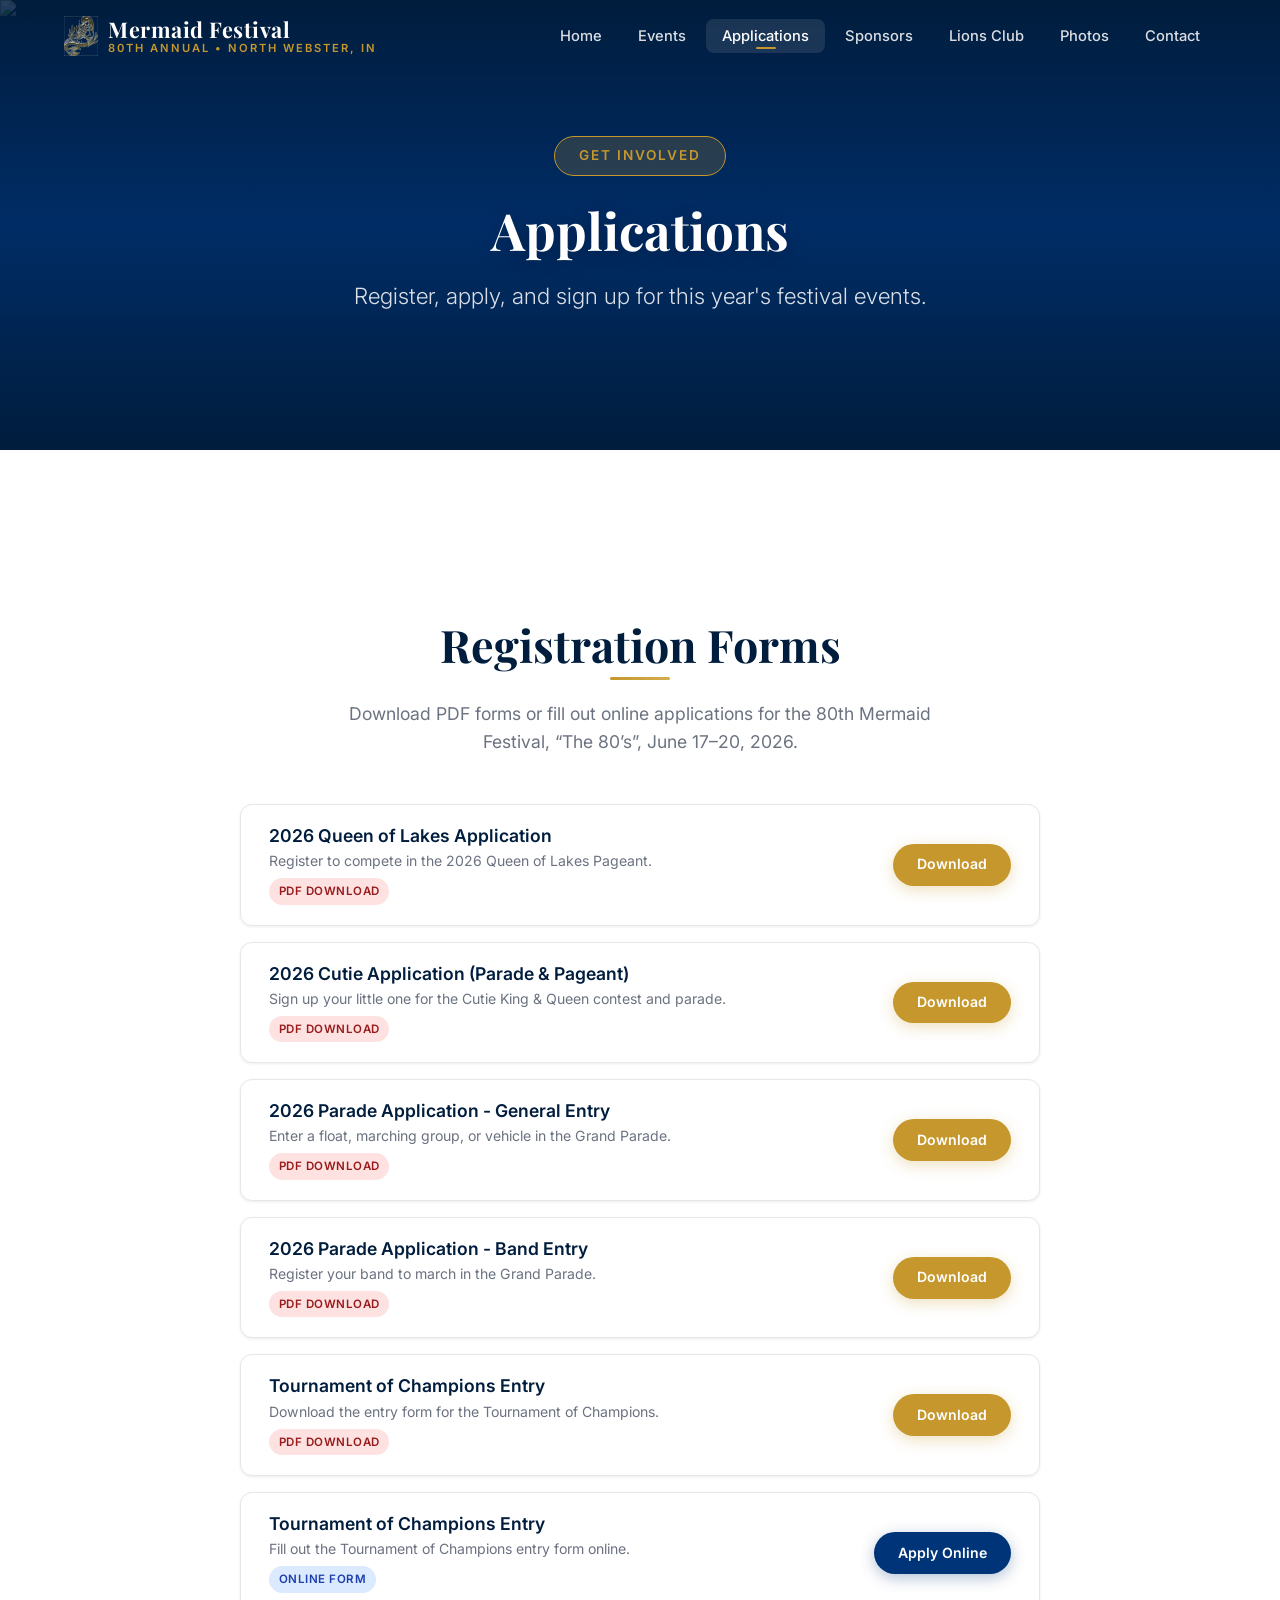
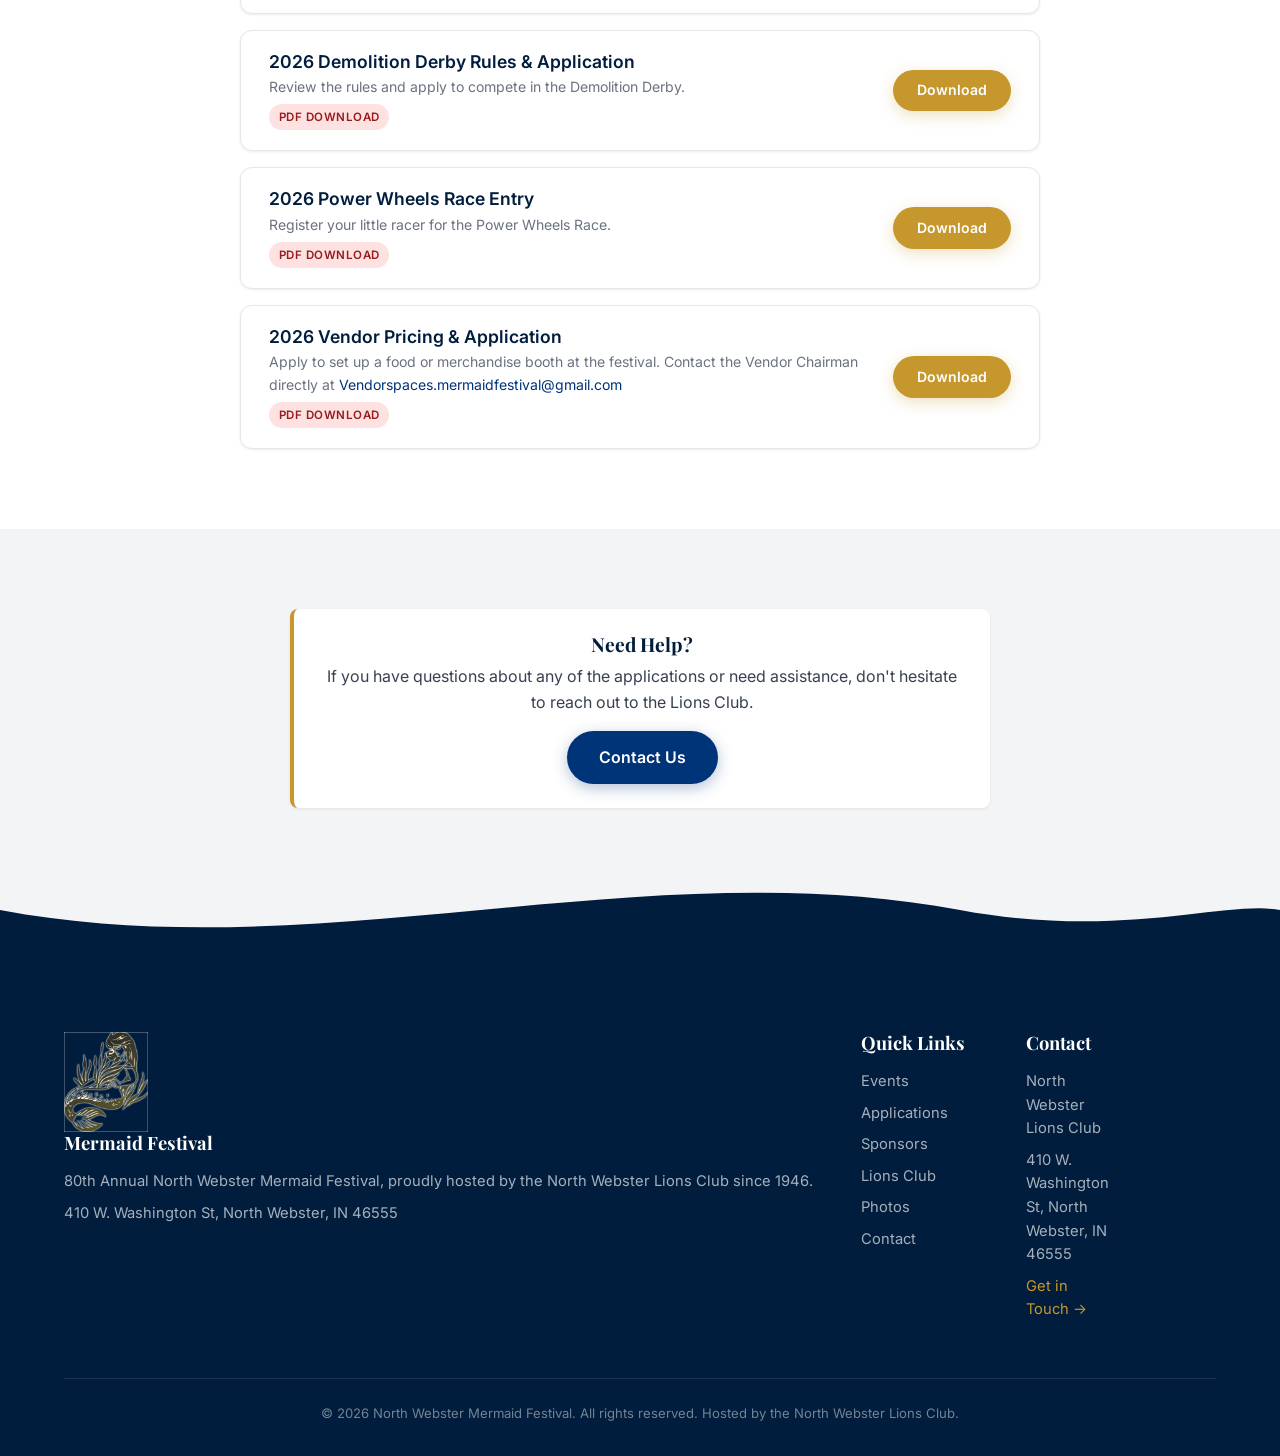
==== commit 72d92925: "mermaid footer" ====
--- a/applications.html
+++ b/applications.html
@@ -16,8 +16,11 @@
   <nav class="navbar" id="navbar">
     <div class="nav-container">
       <a href="index.html" class="nav-logo">
-        <span class="logo-text">Mermaid Festival</span>
-        <span class="logo-year">80th Annual &bull; North Webster, IN</span>
+        <img src="images/logos/mermaid-gold.png" alt="Mermaid Festival Logo" class="logo-img">
+        <span class="logo-text-group">
+          <span class="logo-text">Mermaid Festival</span>
+          <span class="logo-year">80th Annual &bull; North Webster, IN</span>
+        </span>
       </a>
       <button class="nav-toggle" id="navToggle" aria-label="Toggle navigation">
         <span class="hamburger"></span>
@@ -191,6 +194,7 @@
     <div class="footer-content">
       <div class="footer-grid">
         <div class="footer-section">
+          <img src="images/logos/mermaid-gold.png" alt="Mermaid Festival Logo" class="footer-logo">
           <h3>Mermaid Festival</h3>
           <p>80th Annual North Webster Mermaid Festival, proudly hosted by the North Webster Lions Club since 1946.</p>
           <p>410 W. Washington St, North Webster, IN 46555</p>
--- a/css/styles.css
+++ b/css/styles.css
@@ -252,10 +252,21 @@
 
 .nav-logo {
   display: flex;
-  flex-direction: column;
+  align-items: center;
+  gap: 0.65rem;
   line-height: 1.1;
   text-decoration: none;
   z-index: 1001;
+}
+
+.nav-logo .logo-img {
+  height: 40px;
+  width: auto;
+}
+
+.nav-logo .logo-text-group {
+  display: flex;
+  flex-direction: column;
 }
 
 .nav-logo .logo-text {
@@ -720,6 +731,76 @@
   margin-bottom: 0;
 }
 
+/* ---------- Event List Items ---------- */
+.event-item {
+  display: grid;
+  grid-template-columns: 200px 1fr auto;
+  align-items: center;
+  gap: 1.5rem;
+  background: var(--white);
+  border-radius: var(--radius-md);
+  box-shadow: var(--shadow-sm);
+  border: 1px solid var(--gray-200);
+  overflow: hidden;
+  transition: all var(--transition-med);
+}
+
+.event-item:hover {
+  box-shadow: var(--shadow-md);
+  transform: translateY(-2px);
+}
+
+.event-item-image {
+  height: 100%;
+}
+
+.event-item-image .img-wrapper {
+  border-radius: 0;
+  height: 100%;
+  min-height: 140px;
+}
+
+.event-item-info {
+  padding: 1.25rem 0;
+}
+
+.event-item-info h3 {
+  font-size: 1.15rem;
+  margin-bottom: 0.25rem;
+}
+
+.event-item-info p {
+  margin-bottom: 0;
+  color: var(--gray-700);
+  font-size: 0.95rem;
+}
+
+.event-item-info a {
+  color: var(--navy);
+  font-weight: 600;
+}
+
+.event-details-list {
+  margin: 0.5rem 0;
+  padding-left: 1.25rem;
+  color: var(--gray-700);
+  font-size: 0.95rem;
+}
+
+.event-details-list li {
+  margin-bottom: 0.25rem;
+}
+
+.event-item-info a:hover {
+  color: var(--gold);
+}
+
+.event-item .event-badge {
+  white-space: nowrap;
+  flex-shrink: 0;
+  margin-right: 1.5rem;
+}
+
 /* ---------- Sponsors ---------- */
 .sponsor-tier {
   margin-bottom: 3rem;
@@ -778,6 +859,7 @@
   align-items: center;
   justify-content: center;
   width: 100%;
+  min-height: 200px;
   border: 1px solid var(--gray-200);
 }
 
@@ -794,7 +876,9 @@
 
 .sponsor-card img {
   max-height: 80px;
+  max-width: 100%;
   width: auto;
+  height: 80px;
   object-fit: contain;
   margin-bottom: 1rem;
 }
@@ -853,6 +937,28 @@
   font-size: 0.88rem;
 }
 
+.officer-list-item {
+  background: var(--white);
+  border-radius: var(--radius-sm);
+  padding: 1rem 1.25rem;
+  box-shadow: var(--shadow-sm);
+  border-left: 3px solid var(--gold);
+}
+
+.officer-list-item strong {
+  display: block;
+  color: var(--navy);
+  font-size: 0.85rem;
+  text-transform: uppercase;
+  letter-spacing: 0.03em;
+  margin-bottom: 0.25rem;
+}
+
+.officer-list-item span {
+  color: var(--gray-700);
+  font-size: 1rem;
+}
+
 /* ---------- Gallery ---------- */
 .gallery-section {
   margin-bottom: 3rem;
@@ -866,6 +972,12 @@
   display: grid;
   grid-template-columns: repeat(auto-fill, minmax(280px, 1fr));
   gap: 1rem;
+}
+
+.gallery-grid.gallery-single {
+  grid-template-columns: 1fr;
+  max-width: 450px;
+  margin: 0 auto;
 }
 
 .gallery-item {
@@ -952,8 +1064,10 @@
 /* ---------- Contact ---------- */
 .contact-grid {
   display: grid;
-  grid-template-columns: repeat(auto-fit, minmax(280px, 1fr));
+  grid-template-columns: repeat(2, 1fr);
   gap: 2rem;
+  max-width: 800px;
+  margin: 0 auto;
 }
 
 .contact-card {
@@ -1008,6 +1122,40 @@
   color: var(--gold);
 }
 
+.contact-info-split {
+  display: grid;
+  grid-template-columns: 1fr 1fr;
+  gap: 3rem;
+  max-width: 700px;
+  margin: 0 auto;
+}
+
+.contact-info-col h3 {
+  color: var(--navy);
+  font-size: 1.15rem;
+  font-weight: 700;
+  margin-bottom: 0.35rem;
+}
+
+.contact-info-col h3:not(:first-child) {
+  margin-top: 1.75rem;
+}
+
+.contact-info-col p {
+  color: var(--gray-700);
+  font-size: 1.05rem;
+  margin-bottom: 0;
+}
+
+.contact-info-col a {
+  color: var(--navy);
+  font-weight: 500;
+}
+
+.contact-info-col a:hover {
+  color: var(--gold);
+}
+
 /* ---------- Map ---------- */
 .map-wrapper {
   border-radius: var(--radius-md);
@@ -1267,11 +1415,23 @@
 
 .footer-grid {
   display: grid;
-  grid-template-columns: 2fr 1fr 1fr;
+  grid-template-columns: auto 2fr 1fr 1fr;
   gap: 3rem;
+  align-items: start;
   width: 90%;
   max-width: var(--container-width);
   margin: 0 auto;
+}
+
+.footer-logo-section {
+  display: flex;
+  align-items: center;
+  justify-content: center;
+}
+
+.footer-logo {
+  height: 100px;
+  width: auto;
 }
 
 .footer-section h3 {
@@ -1434,6 +1594,22 @@
     direction: ltr;
   }
 
+  .event-item {
+    grid-template-columns: 1fr;
+  }
+
+  .event-item-image .img-wrapper {
+    min-height: 180px;
+  }
+
+  .event-item-info {
+    padding: 0 1.25rem;
+  }
+
+  .event-item .event-badge {
+    margin: 0 1.25rem 1.25rem;
+  }
+
   .info-split {
     grid-template-columns: 1fr;
     gap: 2rem;
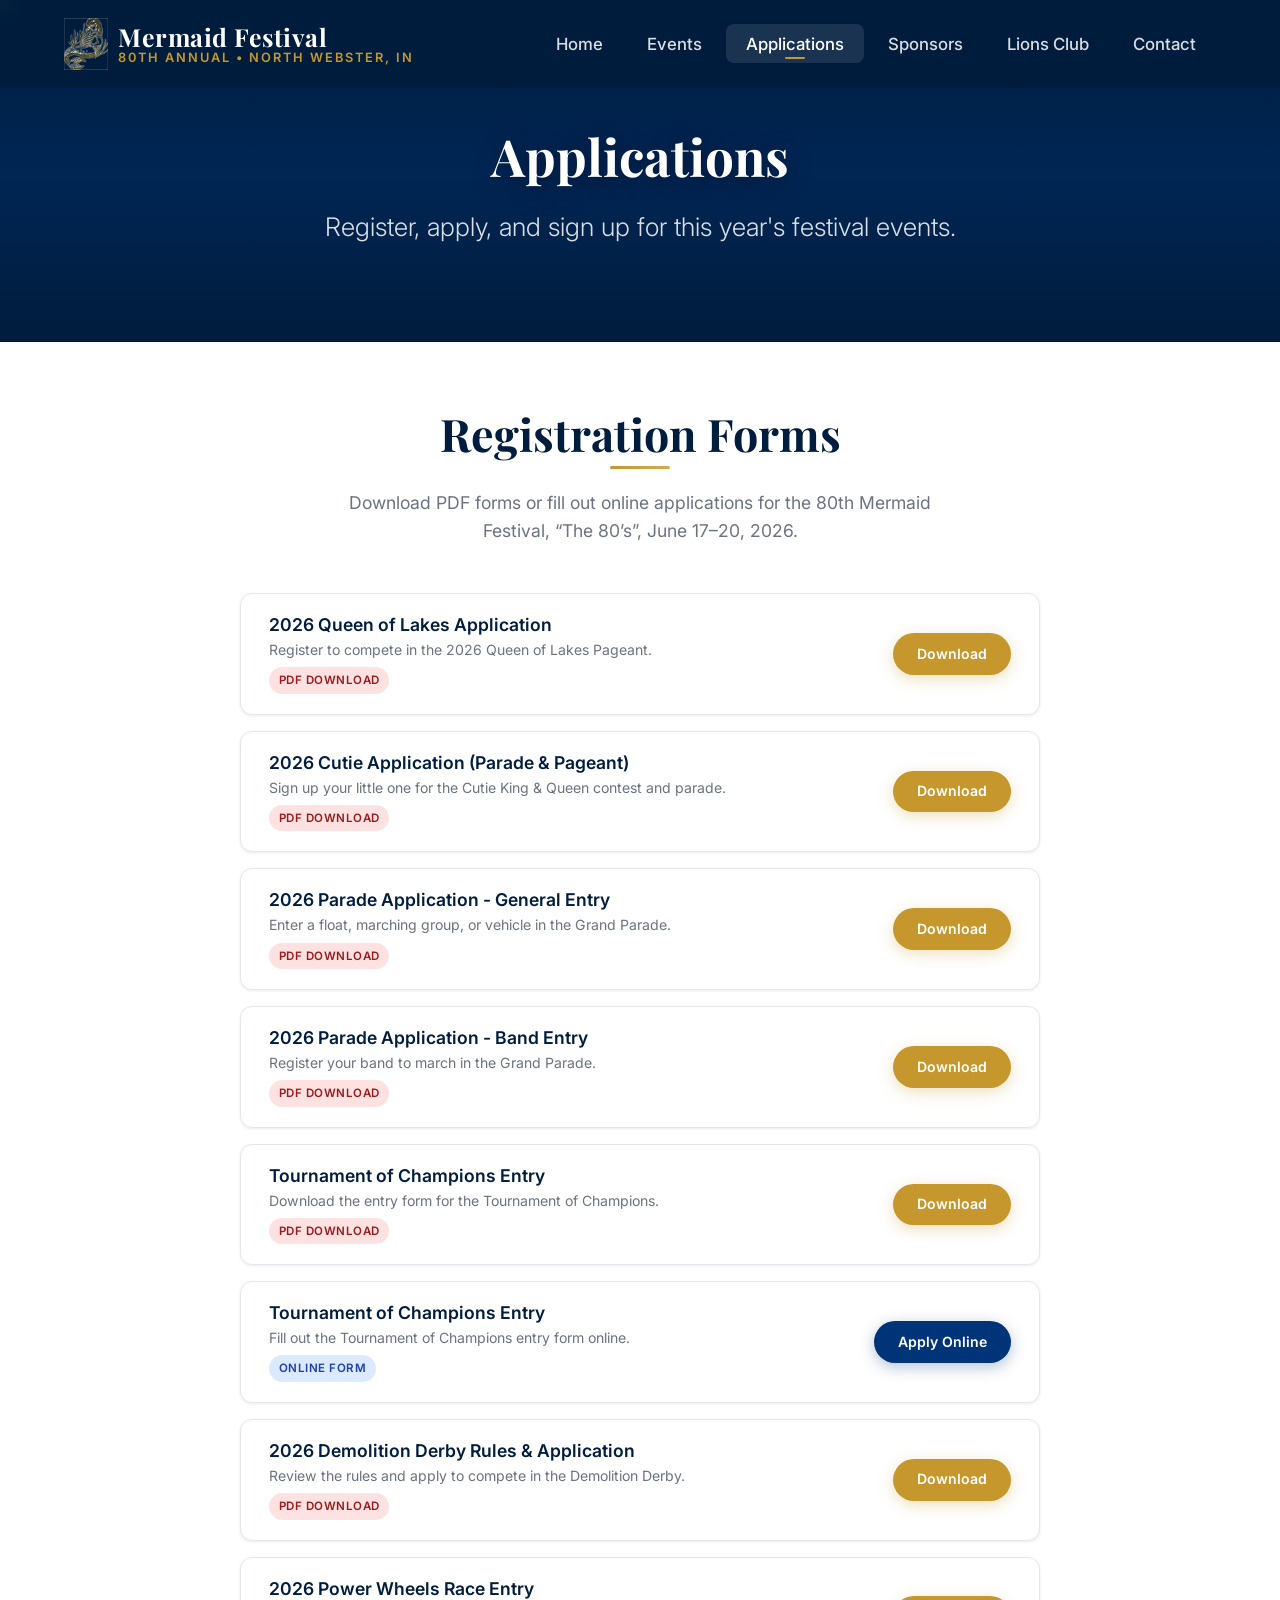
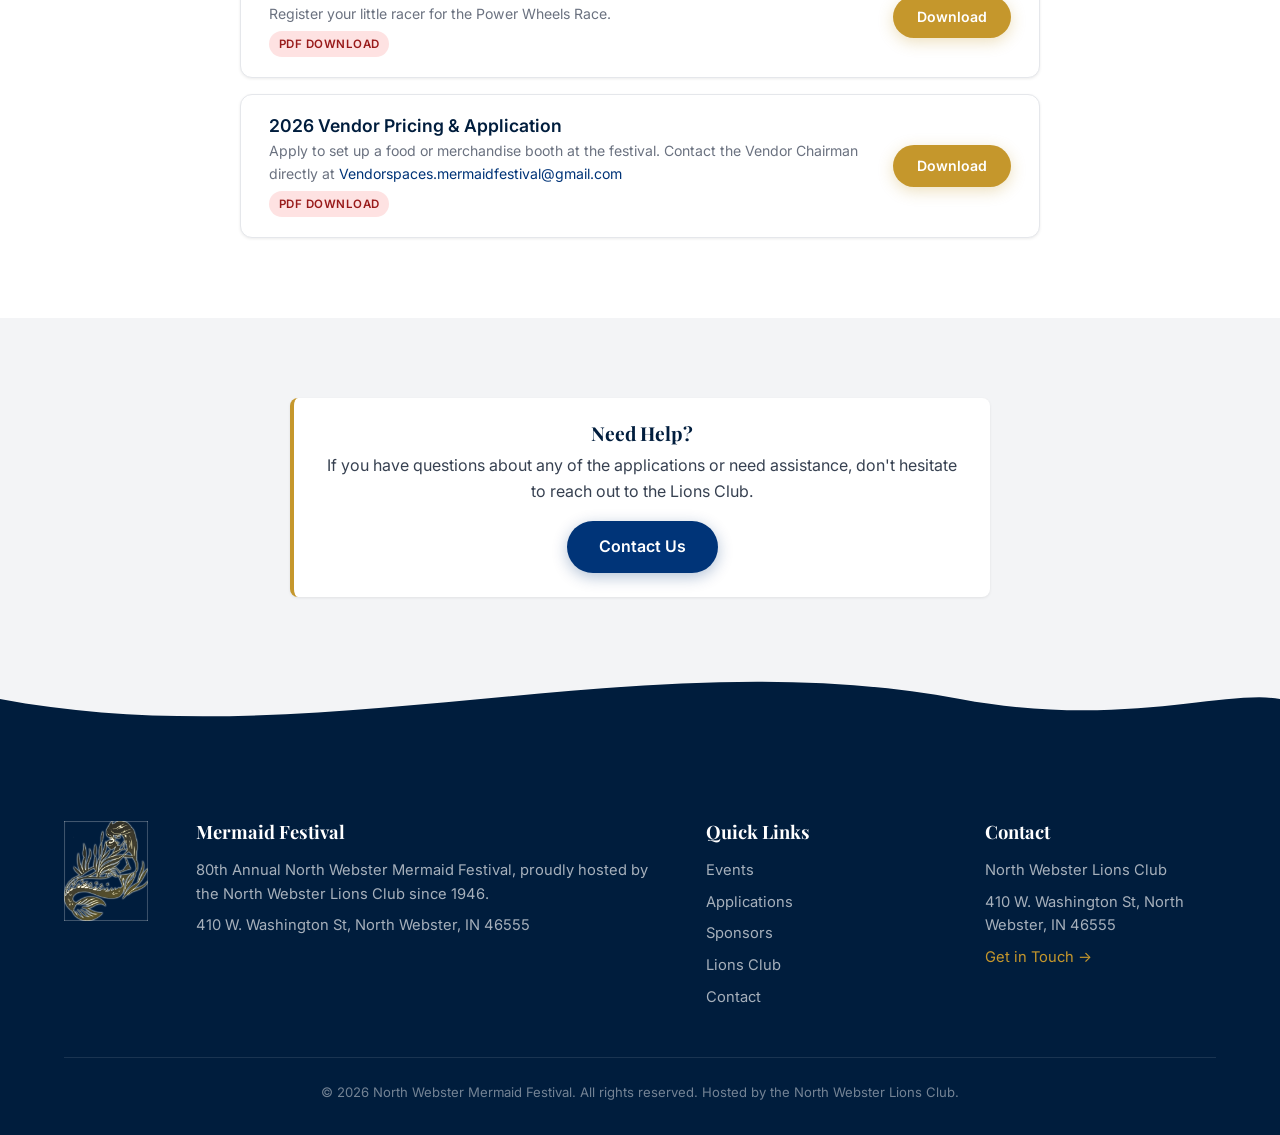
==== commit ac206ace: "remove duplicates" ====
--- a/applications.html
+++ b/applications.html
@@ -12,30 +12,8 @@
 </head>
 <body>
 
-  <!-- ========== NAVIGATION ========== -->
-  <nav class="navbar" id="navbar">
-    <div class="nav-container">
-      <a href="index.html" class="nav-logo">
-        <img src="images/logos/mermaid-gold.png" alt="Mermaid Festival Logo" class="logo-img">
-        <span class="logo-text-group">
-          <span class="logo-text">Mermaid Festival</span>
-          <span class="logo-year">80th Annual &bull; North Webster, IN</span>
-        </span>
-      </a>
-      <button class="nav-toggle" id="navToggle" aria-label="Toggle navigation">
-        <span class="hamburger"></span>
-      </button>
-      <ul class="nav-menu" id="navMenu">
-        <li><a href="index.html" class="nav-link">Home</a></li>
-        <li><a href="events.html" class="nav-link">Events</a></li>
-        <li><a href="applications.html" class="nav-link">Applications</a></li>
-        <li><a href="sponsors.html" class="nav-link">Sponsors</a></li>
-        <li><a href="lions-club.html" class="nav-link">Lions Club</a></li>
-        <li><a href="photos.html" class="nav-link">Photos</a></li>
-        <li><a href="contact.html" class="nav-link">Contact</a></li>
-      </ul>
-    </div>
-  </nav>
+  <!-- Navigation injected by components.js -->
+  <div id="nav-placeholder"></div>
 
   <!-- ========== HERO ========== -->
   <section class="hero hero-page">
@@ -184,49 +162,10 @@
     </div>
   </section>
 
-  <!-- ========== FOOTER ========== -->
-  <footer class="footer">
-    <div class="footer-wave">
-      <svg viewBox="0 0 1440 120" preserveAspectRatio="none">
-        <path fill="#001d3d" d="M0,60 C360,120 720,0 1080,60 C1260,90 1380,50 1440,60 L1440,120 L0,120 Z"/>
-      </svg>
-    </div>
-    <div class="footer-content">
-      <div class="footer-grid">
-        <div class="footer-section">
-          <img src="images/logos/mermaid-gold.png" alt="Mermaid Festival Logo" class="footer-logo">
-          <h3>Mermaid Festival</h3>
-          <p>80th Annual North Webster Mermaid Festival, proudly hosted by the North Webster Lions Club since 1946.</p>
-          <p>410 W. Washington St, North Webster, IN 46555</p>
-        </div>
-        <div class="footer-section">
-          <h3>Quick Links</h3>
-          <div class="footer-links">
-            <a href="events.html">Events</a>
-            <a href="applications.html">Applications</a>
-            <a href="sponsors.html">Sponsors</a>
-            <a href="lions-club.html">Lions Club</a>
-            <a href="photos.html">Photos</a>
-            <a href="contact.html">Contact</a>
-          </div>
-        </div>
-        <div class="footer-section">
-          <h3>Contact</h3>
-          <p>North Webster Lions Club</p>
-          <p>410 W. Washington St, North Webster, IN 46555</p>
-          <p style="margin-top: 0.5rem;"><a href="contact.html" style="color: var(--gold);">Get in Touch &rarr;</a></p>
-        </div>
-      </div>
-      <div class="footer-bottom">
-        <p>&copy; 2026 North Webster Mermaid Festival. All rights reserved. Hosted by the North Webster Lions Club.</p>
-      </div>
-    </div>
-  </footer>
+  <!-- Footer + Back-to-Top injected by components.js -->
+  <div id="footer-placeholder"></div>
 
-  <button class="back-to-top" id="backToTop" aria-label="Back to top">
-    <svg viewBox="0 0 24 24" fill="none" stroke="currentColor" stroke-width="2.5" stroke-linecap="round" stroke-linejoin="round"><polyline points="18 15 12 9 6 15"/></svg>
-  </button>
-
+  <script src="js/components.js"></script>
   <script src="js/main.js"></script>
 </body>
 </html>
--- a/css/styles.css
+++ b/css/styles.css
@@ -31,7 +31,7 @@
   /* Spacing */
   --section-pad: 5rem 0;
   --container-width: 1200px;
-  --nav-height: 72px;
+  --nav-height: 88px;
 
   /* Transitions */
   --ease-out: cubic-bezier(0.16, 1, 0.3, 1);
@@ -138,6 +138,23 @@
 .section-header {
   text-align: center;
   margin-bottom: 3rem;
+}
+
+.section-welcome {
+  padding-top: 0;
+}
+
+.hero-page + .wave-top + .section,
+.hero-page + .section {
+  padding-top: 1rem;
+}
+
+.section-logo {
+  display: block;
+  height: 230px;
+  width: auto;
+  margin: -7rem auto 1rem;
+  filter: drop-shadow(0 4px 12px rgba(0, 0, 0, 0.1));
 }
 
 .section-header h2 {
@@ -230,13 +247,12 @@
   z-index: 1000;
   height: var(--nav-height);
   transition: all var(--transition-med);
-  background: transparent;
-}
-
-.navbar.scrolled {
   background: rgba(0, 29, 61, 0.95);
   backdrop-filter: blur(12px);
   -webkit-backdrop-filter: blur(12px);
+}
+
+.navbar.scrolled {
   box-shadow: 0 2px 20px rgba(0, 0, 0, 0.15);
 }
 
@@ -260,7 +276,7 @@
 }
 
 .nav-logo .logo-img {
-  height: 40px;
+  height: 52px;
   width: auto;
 }
 
@@ -271,14 +287,14 @@
 
 .nav-logo .logo-text {
   font-family: var(--font-heading);
-  font-size: 1.35rem;
+  font-size: 1.55rem;
   font-weight: 700;
   color: var(--white);
   letter-spacing: 0.5px;
 }
 
 .nav-logo .logo-year {
-  font-size: 0.7rem;
+  font-size: 0.8rem;
   font-weight: 600;
   color: var(--gold);
   text-transform: uppercase;
@@ -292,9 +308,9 @@
 }
 
 .nav-link {
-  padding: 0.5rem 1rem;
+  padding: 0.6rem 1.25rem;
   color: rgba(255, 255, 255, 0.85);
-  font-size: 0.92rem;
+  font-size: 1.05rem;
   font-weight: 500;
   border-radius: var(--radius-sm);
   transition: all var(--transition-fast);
@@ -385,7 +401,8 @@
 }
 
 .hero-page {
-  min-height: 50vh;
+  min-height: 0;
+  height: 38vh;
 }
 
 .hero-bg {
@@ -402,7 +419,7 @@
   width: 100%;
   height: 100%;
   object-fit: cover;
-  opacity: 0.4;
+  opacity: 0.7;
 }
 
 /* Parallax offset applied by JS */
@@ -415,9 +432,9 @@
   inset: 0;
   background: linear-gradient(
     180deg,
-    rgba(0, 29, 61, 0.6) 0%,
-    rgba(0, 52, 120, 0.7) 50%,
-    rgba(0, 29, 61, 0.85) 100%
+    rgba(0, 29, 61, 0.35) 0%,
+    rgba(0, 52, 120, 0.4) 50%,
+    rgba(0, 29, 61, 0.65) 100%
   );
   z-index: 1;
 }
@@ -427,21 +444,22 @@
   z-index: 2;
   text-align: center;
   padding: 2rem;
-  max-width: 800px;
+  max-width: 900px;
 }
 
 .hero-badge {
   display: inline-block;
   padding: 0.5rem 1.5rem;
-  background: rgba(197, 151, 44, 0.2);
-  border: 1px solid var(--gold);
+  background: rgba(255, 255, 255, 0.12);
+  border: 1.5px solid rgba(255, 255, 255, 0.5);
   border-radius: var(--radius-full);
-  color: var(--gold);
-  font-size: 0.85rem;
+  color: var(--white);
+  font-size: 1rem;
   font-weight: 600;
   letter-spacing: 2px;
   text-transform: uppercase;
-  margin-bottom: 1.5rem;
+  margin-bottom: 2rem;
+  backdrop-filter: blur(6px);
   animation: shimmer 4s ease-in-out infinite;
 }
 
@@ -451,10 +469,10 @@
 }
 
 .hero-title {
-  font-size: clamp(2.5rem, 6vw, 4.5rem);
+  font-size: clamp(3rem, 8vw, 5.5rem);
   color: var(--white);
-  margin-bottom: 1rem;
-  text-shadow: 0 2px 20px rgba(0, 0, 0, 0.3);
+  margin-bottom: 1.25rem;
+  text-shadow: 0 3px 25px rgba(0, 0, 0, 0.4);
 }
 
 .hero-title .highlight {
@@ -463,10 +481,56 @@
 }
 
 .hero-subtitle {
-  font-size: clamp(1.1rem, 2.5vw, 1.4rem);
+  font-size: clamp(1.2rem, 2.8vw, 1.6rem);
   color: rgba(255, 255, 255, 0.85);
-  margin-bottom: 2rem;
+  margin-bottom: 1.5rem;
   font-weight: 300;
+}
+
+.hero-badges-row {
+  display: contents;
+}
+
+.hero-starburst {
+  position: absolute;
+  width: 150px;
+  height: 150px;
+  display: flex;
+  align-items: center;
+  justify-content: center;
+  text-align: center;
+  z-index: 2;
+}
+
+.hero-starburst.starburst-left {
+  left: 12%;
+  top: 50%;
+  transform: translateY(-50%) rotate(-12deg);
+}
+
+.hero-starburst.starburst-right {
+  right: 12%;
+  top: 50%;
+  transform: translateY(-50%) rotate(12deg);
+}
+
+.hero-starburst svg {
+  position: absolute;
+  inset: 0;
+  width: 100%;
+  height: 100%;
+}
+
+.hero-starburst-text {
+  position: relative;
+  z-index: 1;
+  font-family: var(--font-heading);
+  font-size: 1.08rem;
+  font-weight: 700;
+  line-height: 1.2;
+  text-transform: uppercase;
+  color: var(--white);
+  text-shadow: 0 1px 3px rgba(0, 0, 0, 0.3);
 }
 
 .hero-buttons {
@@ -476,9 +540,59 @@
   flex-wrap: wrap;
 }
 
+/* Hero "Presented by" badge */
+.hero-presented {
+  position: absolute;
+  bottom: 2rem;
+  right: 2.5rem;
+  z-index: 2;
+  display: flex;
+  align-items: center;
+  gap: 0.75rem;
+}
+
+.hero-presented-logo {
+  height: 68px;
+  width: auto;
+  filter: drop-shadow(0 2px 8px rgba(0, 0, 0, 0.3));
+}
+
+.hero-presented-text {
+  color: rgba(255, 255, 255, 0.8);
+  font-size: 0.95rem;
+  line-height: 1.4;
+  text-align: left;
+  text-shadow: 0 1px 6px rgba(0, 0, 0, 0.4);
+}
+
+.hero-presented-text strong {
+  color: var(--white);
+  font-size: 1.05rem;
+}
+
+/* Tradition gallery */
+.tradition-gallery {
+  position: relative;
+  cursor: pointer;
+  border-radius: var(--radius-md);
+  overflow: hidden;
+}
+
+.tradition-gallery .img-wrapper img {
+  transition: opacity 0.6s ease;
+}
+
+.tradition-gallery:hover .gallery-indicator {
+  opacity: 1;
+}
+
 /* Page hero (smaller, for inner pages) */
 .hero-page .hero-content {
-  padding-top: 4rem;
+  padding-top: var(--nav-height);
+}
+
+.hero-page .hero-badge {
+  display: none;
 }
 
 .hero-page .hero-title {
@@ -497,6 +611,10 @@
   display: block;
   width: 100%;
   height: auto;
+}
+
+.hero-page + .wave-divider svg {
+  height: 50px;
 }
 
 .wave-top {
@@ -655,11 +773,418 @@
   margin-bottom: 0;
 }
 
+a.feature-card {
+  text-decoration: none;
+  color: inherit;
+  cursor: pointer;
+}
+
+.feature-link {
+  display: inline-block;
+  margin-top: 1rem;
+  font-size: 0.85rem;
+  font-weight: 600;
+  color: var(--navy);
+  transition: color var(--transition-fast);
+}
+
+.feature-card:hover .feature-link {
+  color: var(--gold);
+}
+
 /* ---------- Event Cards ---------- */
 .events-list {
   display: flex;
   flex-direction: column;
   gap: 2.5rem;
+}
+
+/* ---------- Featured Event Cards ---------- */
+.featured-events {
+  display: flex;
+  flex-direction: column;
+  gap: 2.5rem;
+}
+
+.featured-event {
+  display: grid;
+  grid-template-columns: 1fr 1fr;
+  background: var(--white);
+  border-radius: var(--radius-md);
+  overflow: hidden;
+  box-shadow: var(--shadow-sm);
+  border: 1px solid var(--gray-200);
+  transition: all var(--transition-med);
+}
+
+.featured-event:hover {
+  box-shadow: var(--shadow-lg);
+  transform: translateY(-4px);
+}
+
+.featured-event.flip {
+  direction: rtl;
+}
+
+.featured-event.flip > * {
+  direction: ltr;
+}
+
+.featured-event-image {
+  position: relative;
+  cursor: pointer;
+  max-height: 350px;
+  overflow: hidden;
+}
+
+.featured-event-image .img-wrapper {
+  border-radius: 0;
+  height: 350px;
+}
+
+.featured-event-content {
+  padding: 2rem;
+  display: flex;
+  flex-direction: column;
+  justify-content: center;
+}
+
+.featured-event-content h3 {
+  font-size: 1.4rem;
+  margin-bottom: 0.5rem;
+}
+
+.featured-event-content p {
+  color: var(--gray-700);
+  font-size: 0.95rem;
+  line-height: 1.7;
+  margin-bottom: 0.5rem;
+}
+
+/* Gallery indicator overlay */
+.gallery-indicator {
+  position: absolute;
+  bottom: 0;
+  left: 0;
+  right: 0;
+  padding: 0.75rem 1rem;
+  background: linear-gradient(transparent, rgba(0, 0, 0, 0.75));
+  color: rgba(255, 255, 255, 0.95);
+  font-size: 0.82rem;
+  font-weight: 600;
+  display: flex;
+  align-items: center;
+  justify-content: space-between;
+  gap: 0.5rem;
+  opacity: 0;
+  transition: opacity var(--transition-fast);
+  cursor: pointer;
+  z-index: 3;
+}
+
+.gallery-indicator-label {
+  display: flex;
+  align-items: center;
+  gap: 0.4rem;
+}
+
+.gallery-indicator svg {
+  width: 16px;
+  height: 16px;
+  flex-shrink: 0;
+}
+
+.gallery-dots {
+  display: flex;
+  gap: 5px;
+  align-items: center;
+}
+
+.gallery-dot {
+  width: 7px;
+  height: 7px;
+  border-radius: 50%;
+  background: rgba(255, 255, 255, 0.4);
+  transition: background var(--transition-fast), transform var(--transition-fast);
+}
+
+.gallery-dot.active {
+  background: var(--white);
+  transform: scale(1.3);
+}
+
+.gallery-dot-more {
+  color: rgba(255, 255, 255, 0.7);
+  font-size: 0.75rem;
+  font-weight: 700;
+  line-height: 1;
+  margin-left: 1px;
+}
+
+.featured-event-image:hover .gallery-indicator,
+.gallery-indicator.has-multiple {
+  opacity: 1;
+}
+
+.gallery-indicator.has-multiple {
+  opacity: 0.85;
+}
+
+.featured-event-image:hover .gallery-indicator.has-multiple {
+  opacity: 1;
+}
+
+/* Hover slideshow transition */
+.featured-event-image .img-wrapper img {
+  transition: opacity 0.4s ease;
+}
+
+/* Event search */
+.event-search-wrap {
+  max-width: 500px;
+  margin: 0 auto 2.5rem;
+}
+
+.event-search {
+  display: flex;
+  align-items: center;
+  gap: 0.75rem;
+  padding: 0.75rem 1.25rem;
+  background: var(--white);
+  border: 2px solid var(--gray-200);
+  border-radius: var(--radius-full);
+  transition: border-color var(--transition-fast);
+}
+
+.event-search:focus-within {
+  border-color: var(--navy);
+}
+
+.event-search svg {
+  width: 20px;
+  height: 20px;
+  color: var(--gray-400);
+  flex-shrink: 0;
+}
+
+.event-search input {
+  border: none;
+  outline: none;
+  background: none;
+  font-size: 1rem;
+  color: var(--gray-900);
+  width: 100%;
+  font-family: var(--font-body);
+}
+
+.event-search input::placeholder {
+  color: var(--gray-400);
+}
+
+.event-search-count {
+  text-align: center;
+  font-size: 0.85rem;
+  color: var(--gray-500);
+  margin-top: 0.5rem;
+  min-height: 1.25rem;
+}
+
+.event-no-results {
+  text-align: center;
+  padding: 3rem 1rem;
+  color: var(--gray-500);
+  font-size: 1.1rem;
+}
+
+.featured-event.hidden {
+  display: none;
+}
+
+.featured-event-content a {
+  color: var(--navy);
+  font-weight: 600;
+}
+
+.featured-event-content a:hover {
+  color: var(--gold);
+}
+
+/* Photo count badge on gallery images */
+.photo-count {
+  position: absolute;
+  bottom: 0.75rem;
+  right: 0.75rem;
+  background: rgba(0, 0, 0, 0.7);
+  color: var(--white);
+  font-size: 0.78rem;
+  font-weight: 600;
+  padding: 0.3rem 0.7rem;
+  border-radius: var(--radius-sm);
+  display: flex;
+  align-items: center;
+  gap: 0.35rem;
+  z-index: 2;
+  pointer-events: none;
+}
+
+.photo-count svg {
+  width: 14px;
+  height: 14px;
+}
+
+/* ---------- Event Grid (smaller events) ---------- */
+.events-grid {
+  display: grid;
+  grid-template-columns: repeat(3, 1fr);
+  gap: 1.5rem;
+}
+
+.event-grid-card {
+  background: var(--white);
+  border-radius: var(--radius-md);
+  overflow: hidden;
+  box-shadow: var(--shadow-sm);
+  border: 1px solid var(--gray-200);
+  transition: all var(--transition-med);
+  display: flex;
+  flex-direction: column;
+}
+
+.event-grid-card:hover {
+  box-shadow: var(--shadow-md);
+  transform: translateY(-4px);
+}
+
+.event-grid-card-image {
+  position: relative;
+  cursor: pointer;
+}
+
+.event-grid-card-image .img-wrapper {
+  border-radius: 0;
+  min-height: 180px;
+}
+
+.event-grid-card-body {
+  padding: 1.25rem;
+  flex: 1;
+  display: flex;
+  flex-direction: column;
+}
+
+.event-grid-card-body h3 {
+  font-size: 1.1rem;
+  margin-bottom: 0.5rem;
+}
+
+.event-grid-card-body p {
+  color: var(--gray-700);
+  font-size: 0.9rem;
+  line-height: 1.6;
+  margin-bottom: 0;
+  flex: 1;
+}
+
+.event-grid-card-body a {
+  color: var(--navy);
+  font-weight: 600;
+}
+
+.event-grid-card-body a:hover {
+  color: var(--gold);
+}
+
+.event-grid-card-body .event-badge {
+  margin-top: 0.75rem;
+}
+
+/* ---------- Lightbox Gallery ---------- */
+.lightbox-overlay {
+  position: fixed;
+  inset: 0;
+  background: rgba(0, 0, 0, 0.92);
+  z-index: 9999;
+  display: none;
+  align-items: center;
+  justify-content: center;
+  opacity: 0;
+  transition: opacity 0.3s ease;
+}
+
+.lightbox-overlay.active {
+  display: flex;
+  opacity: 1;
+}
+
+.lightbox-content {
+  position: relative;
+  max-width: 90vw;
+  max-height: 85vh;
+}
+
+.lightbox-content img {
+  max-width: 100%;
+  max-height: 85vh;
+  border-radius: var(--radius-md);
+  object-fit: contain;
+}
+
+.lightbox-close {
+  position: fixed;
+  top: 1.5rem;
+  right: 1.5rem;
+  background: none;
+  border: none;
+  color: var(--white);
+  font-size: 2rem;
+  cursor: pointer;
+  padding: 0.5rem;
+  opacity: 0.8;
+  transition: opacity var(--transition-fast);
+  z-index: 10001;
+}
+
+.lightbox-close:hover {
+  opacity: 1;
+}
+
+.lightbox-nav {
+  position: fixed;
+  top: 50%;
+  transform: translateY(-50%);
+  background: rgba(255, 255, 255, 0.15);
+  border: none;
+  color: var(--white);
+  font-size: 1.5rem;
+  cursor: pointer;
+  padding: 0.75rem 1rem;
+  border-radius: var(--radius-sm);
+  opacity: 0.8;
+  transition: all var(--transition-fast);
+  z-index: 10001;
+}
+
+.lightbox-nav:hover {
+  opacity: 1;
+  background: rgba(255, 255, 255, 0.25);
+}
+
+.lightbox-prev {
+  left: 1.5rem;
+}
+
+.lightbox-next {
+  right: 1.5rem;
+}
+
+.lightbox-counter {
+  position: fixed;
+  bottom: 1.5rem;
+  left: 50%;
+  transform: translateX(-50%);
+  color: rgba(255, 255, 255, 0.7);
+  font-size: 0.85rem;
+  z-index: 10001;
 }
 
 .event-card {
@@ -1565,15 +2090,16 @@
     position: fixed;
     top: 0;
     right: -100%;
-    width: 280px;
+    width: min(300px, 80vw);
     height: 100vh;
     background: var(--navy-dark);
     flex-direction: column;
-    align-items: flex-start;
-    padding: 6rem 2rem 2rem;
-    gap: 0.25rem;
+    align-items: stretch;
+    padding: 5rem 1.25rem 2rem;
+    gap: 0.15rem;
     transition: right var(--transition-med);
     box-shadow: -10px 0 30px rgba(0, 0, 0, 0.2);
+    overflow-y: auto;
   }
 
   .nav-menu.active {
@@ -1581,9 +2107,24 @@
   }
 
   .nav-link {
-    font-size: 1.05rem;
-    padding: 0.75rem 1rem;
+    font-size: 1rem;
+    padding: 0.7rem 1rem;
     width: 100%;
+    border-radius: 0;
+  }
+
+  .nav-link:hover,
+  .nav-link.active {
+    background: none;
+  }
+
+  .nav-link.active::after {
+    display: none;
+  }
+
+  .nav-link.active {
+    color: var(--gold);
+    font-weight: 600;
   }
 
   .event-card {
@@ -1609,6 +2150,33 @@
   .event-item .event-badge {
     margin: 0 1.25rem 1.25rem;
   }
+
+  .featured-event {
+    grid-template-columns: 1fr;
+  }
+
+  .featured-event.flip {
+    direction: ltr;
+  }
+
+  .featured-event-image {
+    max-height: 260px;
+  }
+
+  .featured-event-image .img-wrapper {
+    height: 260px;
+  }
+
+  .featured-event-content {
+    padding: 1.5rem;
+  }
+
+  .events-grid {
+    grid-template-columns: 1fr;
+  }
+
+  .lightbox-prev { left: 0.5rem; }
+  .lightbox-next { right: 0.5rem; }
 
   .info-split {
     grid-template-columns: 1fr;
@@ -1622,6 +2190,10 @@
   .footer-grid {
     grid-template-columns: 1fr;
     gap: 2rem;
+  }
+
+  .events-grid {
+    grid-template-columns: repeat(2, 1fr);
   }
 }
 
@@ -1629,14 +2201,57 @@
 @media (max-width: 640px) {
   :root {
     --section-pad: 3.5rem 0;
+    --nav-height: 64px;
+  }
+
+  .navbar {
+    height: var(--nav-height);
+  }
+
+  .nav-logo .logo-img {
+    height: 38px;
+  }
+
+  .nav-logo .logo-text {
+    font-size: 1.2rem;
+  }
+
+  .nav-logo .logo-year {
+    font-size: 0.68rem;
+    letter-spacing: 1.5px;
+  }
+
+  .nav-toggle {
+    width: 40px;
+    height: 40px;
+    padding: 8px;
   }
 
   .hero {
     min-height: 90vh;
   }
 
+  .hero-presented {
+    bottom: 1.25rem;
+    right: 1.25rem;
+    gap: 0.5rem;
+  }
+
+  .hero-presented-logo {
+    height: 38px;
+  }
+
+  .hero-presented-text {
+    font-size: 0.7rem;
+  }
+
+  .hero-presented-text strong {
+    font-size: 0.78rem;
+  }
+
   .hero-page {
-    min-height: 40vh;
+    min-height: 0;
+    height: 30vh;
   }
 
   .hero-buttons {
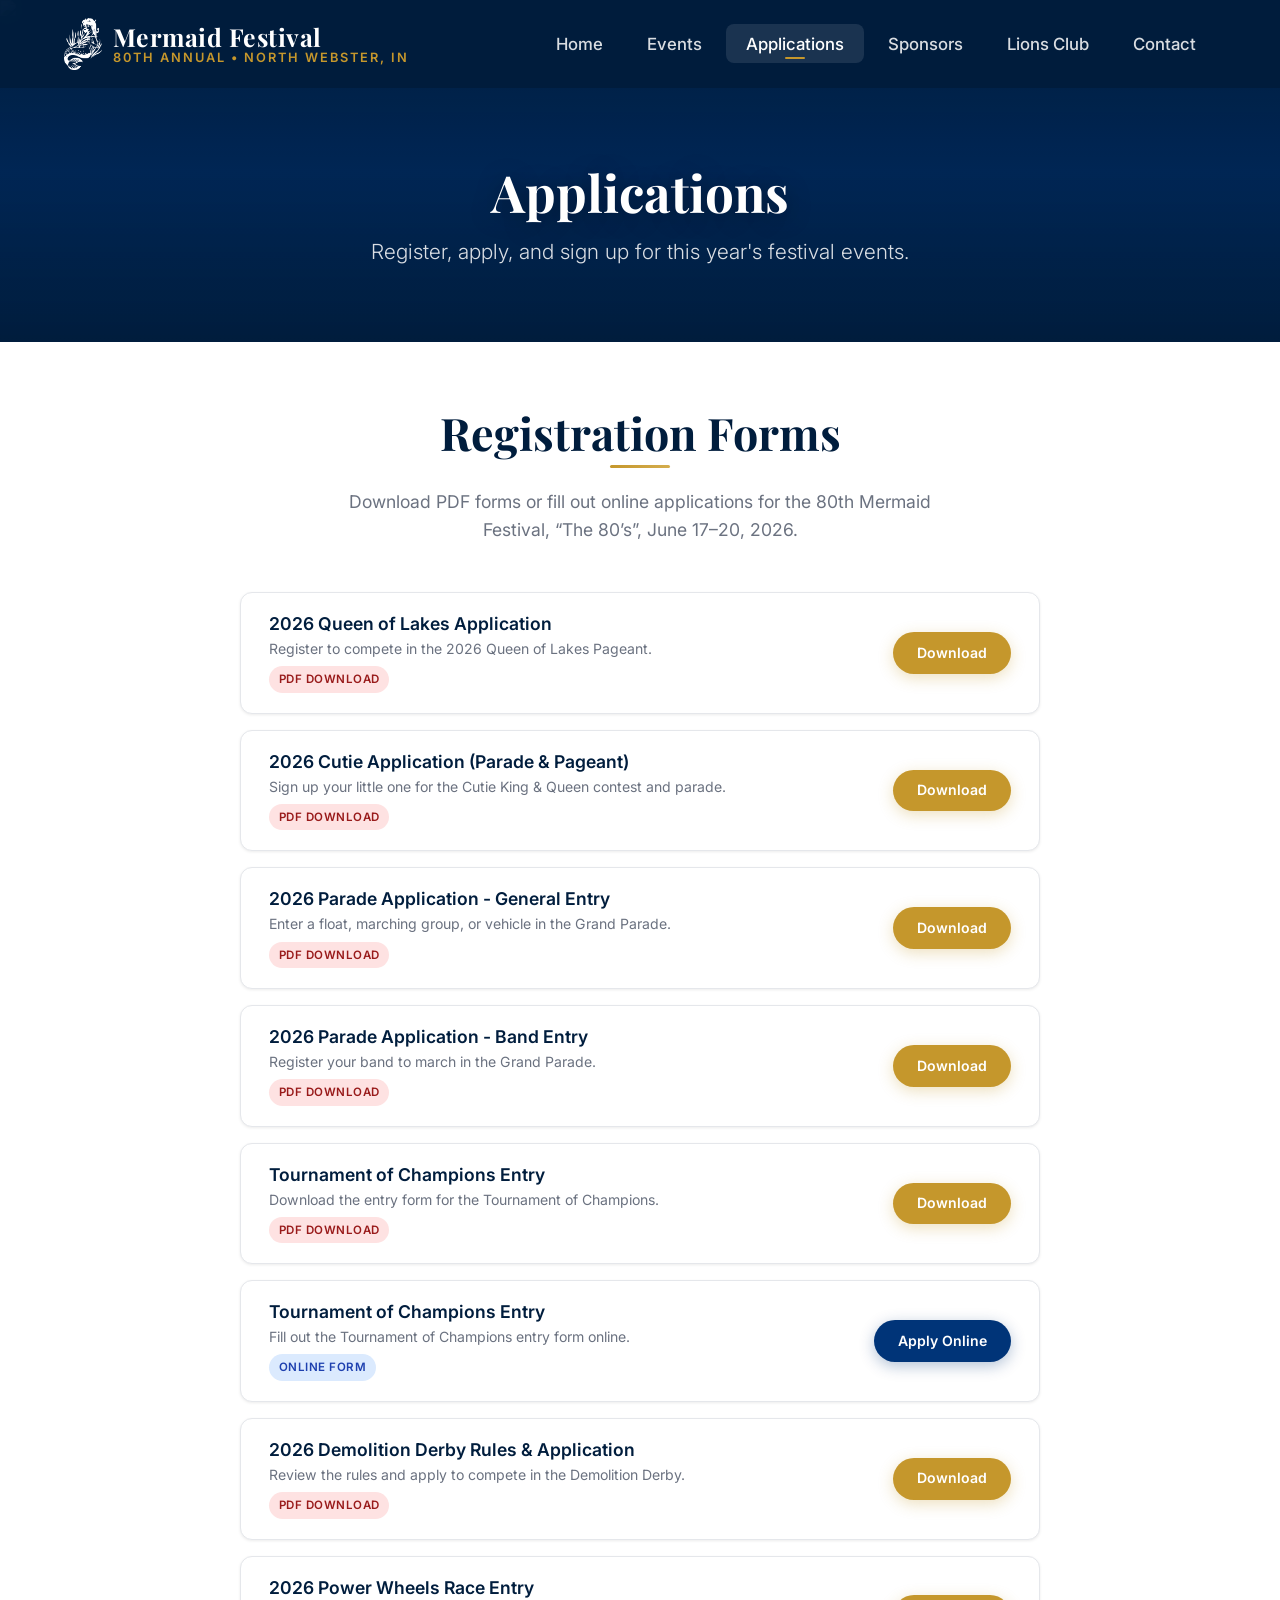
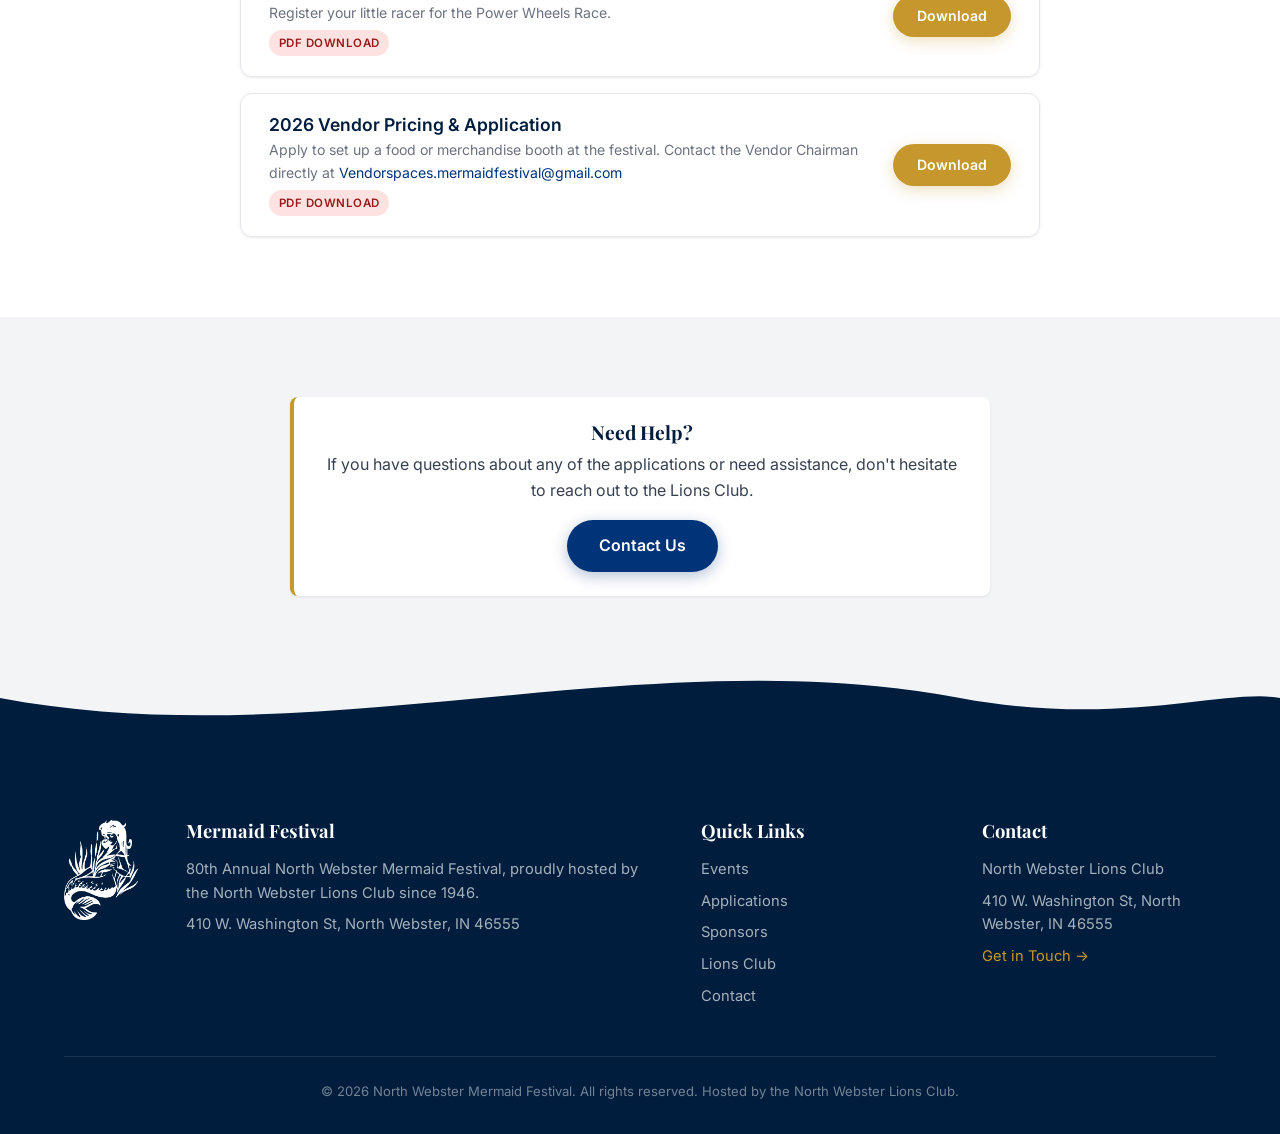
==== commit ba4ab85e: "make easier to edit" ====
--- a/applications.html
+++ b/applications.html
@@ -165,6 +165,7 @@
   <!-- Footer + Back-to-Top injected by components.js -->
   <div id="footer-placeholder"></div>
 
+  <script src="js/site-config.js"></script>
   <script src="js/components.js"></script>
   <script src="js/main.js"></script>
 </body>
--- a/css/styles.css
+++ b/css/styles.css
@@ -154,6 +154,8 @@
   height: 230px;
   width: auto;
   margin: -7rem auto 1rem;
+  position: relative;
+  z-index: 0;
   filter: drop-shadow(0 4px 12px rgba(0, 0, 0, 0.1));
 }
 
@@ -403,6 +405,7 @@
 .hero-page {
   min-height: 0;
   height: 38vh;
+  padding-top: var(--nav-height);
 }
 
 .hero-bg {
@@ -487,6 +490,16 @@
   font-weight: 300;
 }
 
+.hero-perks {
+  display: none;
+  color: var(--gold);
+  font-size: 0.95rem;
+  font-weight: 600;
+  letter-spacing: 1.5px;
+  text-transform: uppercase;
+  margin-bottom: 1.25rem;
+}
+
 .hero-badges-row {
   display: contents;
 }
@@ -587,16 +600,23 @@
 }
 
 /* Page hero (smaller, for inner pages) */
-.hero-page .hero-content {
-  padding-top: var(--nav-height);
-}
 
 .hero-page .hero-badge {
   display: none;
 }
 
 .hero-page .hero-title {
-  font-size: clamp(2rem, 5vw, 3.2rem);
+  font-size: clamp(1.5rem, 5vw, 3.2rem);
+  margin-bottom: 0.75rem;
+}
+
+.hero-page .hero-subtitle {
+  font-size: clamp(0.9rem, 2.5vw, 1.3rem);
+  margin-bottom: 0;
+}
+
+.hero-page .hero-content {
+  padding: 1rem 1.5rem;
 }
 
 /* ---------- Wave Dividers ---------- */
@@ -605,24 +625,19 @@
   width: 100%;
   overflow: hidden;
   line-height: 0;
+  margin-top: -1px;
+  margin-bottom: -1px;
 }
 
 .wave-divider svg {
   display: block;
   width: 100%;
   height: auto;
+  vertical-align: bottom;
 }
 
 .hero-page + .wave-divider svg {
   height: 50px;
-}
-
-.wave-top {
-  margin-top: -1px;
-}
-
-.wave-bottom {
-  margin-bottom: -1px;
 }
 
 /* ---------- Image Wrapper / Placeholders ---------- */
@@ -711,6 +726,27 @@
 
 .card-body p {
   font-size: 0.95rem;
+}
+
+/* ---------- Theme Callout ---------- */
+.theme-callout {
+  max-width: 620px;
+  margin: 0 auto 3rem;
+  text-align: center;
+}
+
+.theme-callout h3 {
+  font-family: var(--font-display);
+  font-size: 1.5rem;
+  color: var(--navy);
+  margin-bottom: 0.5rem;
+}
+
+.theme-callout p {
+  color: var(--gray-700);
+  font-size: 1.05rem;
+  line-height: 1.7;
+  margin: 0;
 }
 
 /* ---------- Feature Cards (Home) ---------- */
@@ -1675,6 +1711,8 @@
 .contact-info-col a {
   color: var(--navy);
   font-weight: 500;
+  overflow-wrap: break-word;
+  word-break: break-word;
 }
 
 .contact-info-col a:hover {
@@ -2228,25 +2266,51 @@
   }
 
   .hero {
-    min-height: 90vh;
+    min-height: auto;
+    padding-top: var(--nav-height);
+    padding-bottom: 1.5rem;
+  }
+
+  html, body {
+    overflow-x: hidden;
+    width: 100%;
+  }
+
+  .hero-content {
+    padding: 1.5rem 1.5rem 0;
+  }
+
+  .hero-badge {
+    margin-bottom: 1rem;
+    font-size: 0.85rem;
+    padding: 0.4rem 1.2rem;
+  }
+
+  .hero-title {
+    font-size: clamp(2.2rem, 8vw, 3rem);
+    margin-bottom: 0.75rem;
+  }
+
+  .hero-subtitle {
+    font-size: 1rem;
+    margin-bottom: 1rem;
+  }
+
+  .hero-starburst {
+    display: none;
+  }
+
+  .hero-perks {
+    display: block;
   }
 
   .hero-presented {
-    bottom: 1.25rem;
-    right: 1.25rem;
-    gap: 0.5rem;
-  }
-
-  .hero-presented-logo {
-    height: 38px;
-  }
-
-  .hero-presented-text {
-    font-size: 0.7rem;
-  }
-
-  .hero-presented-text strong {
-    font-size: 0.78rem;
+    display: none;
+  }
+
+  .section-logo {
+    height: 120px;
+    margin: 0 auto 0.75rem;
   }
 
   .hero-page {
@@ -2290,6 +2354,11 @@
 
   .officers-grid {
     grid-template-columns: repeat(auto-fit, minmax(200px, 1fr));
+  }
+
+  .contact-info-split {
+    grid-template-columns: 1fr;
+    gap: 1.5rem;
   }
 
   .map-wrapper {
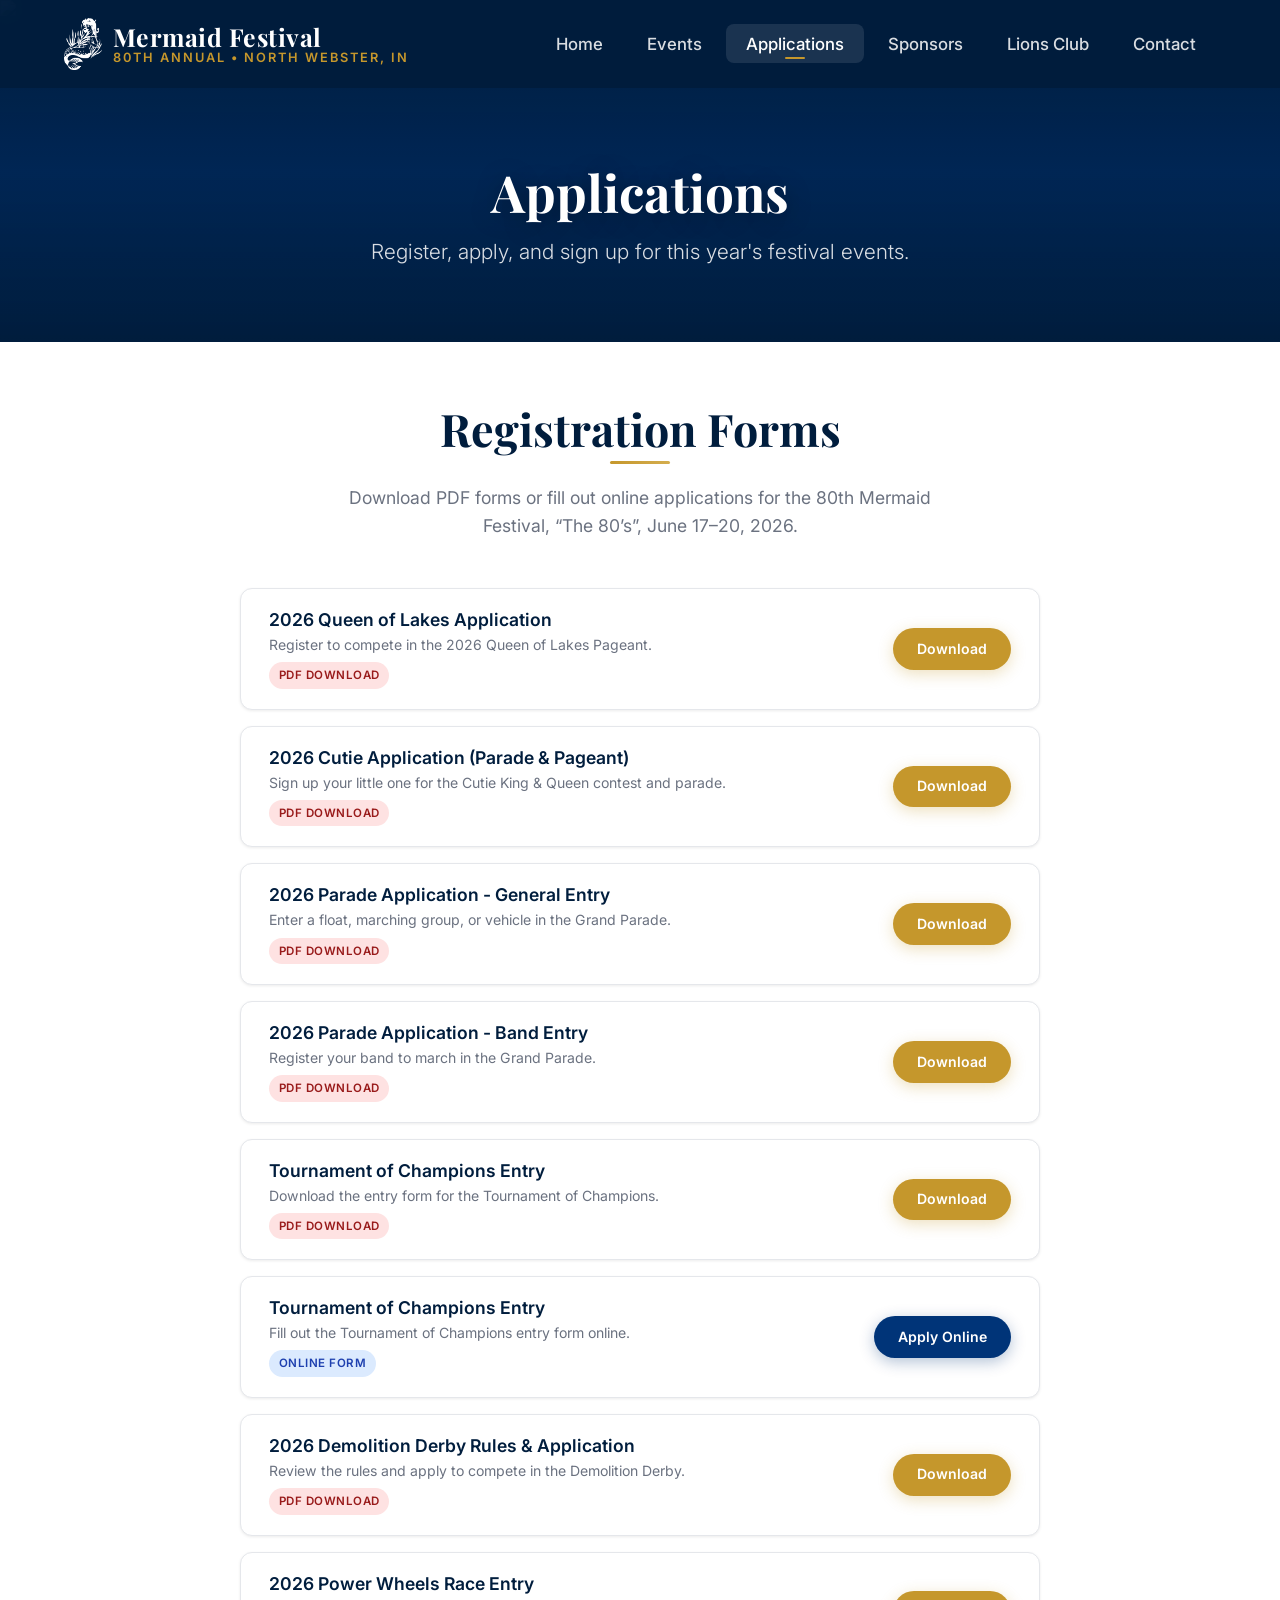
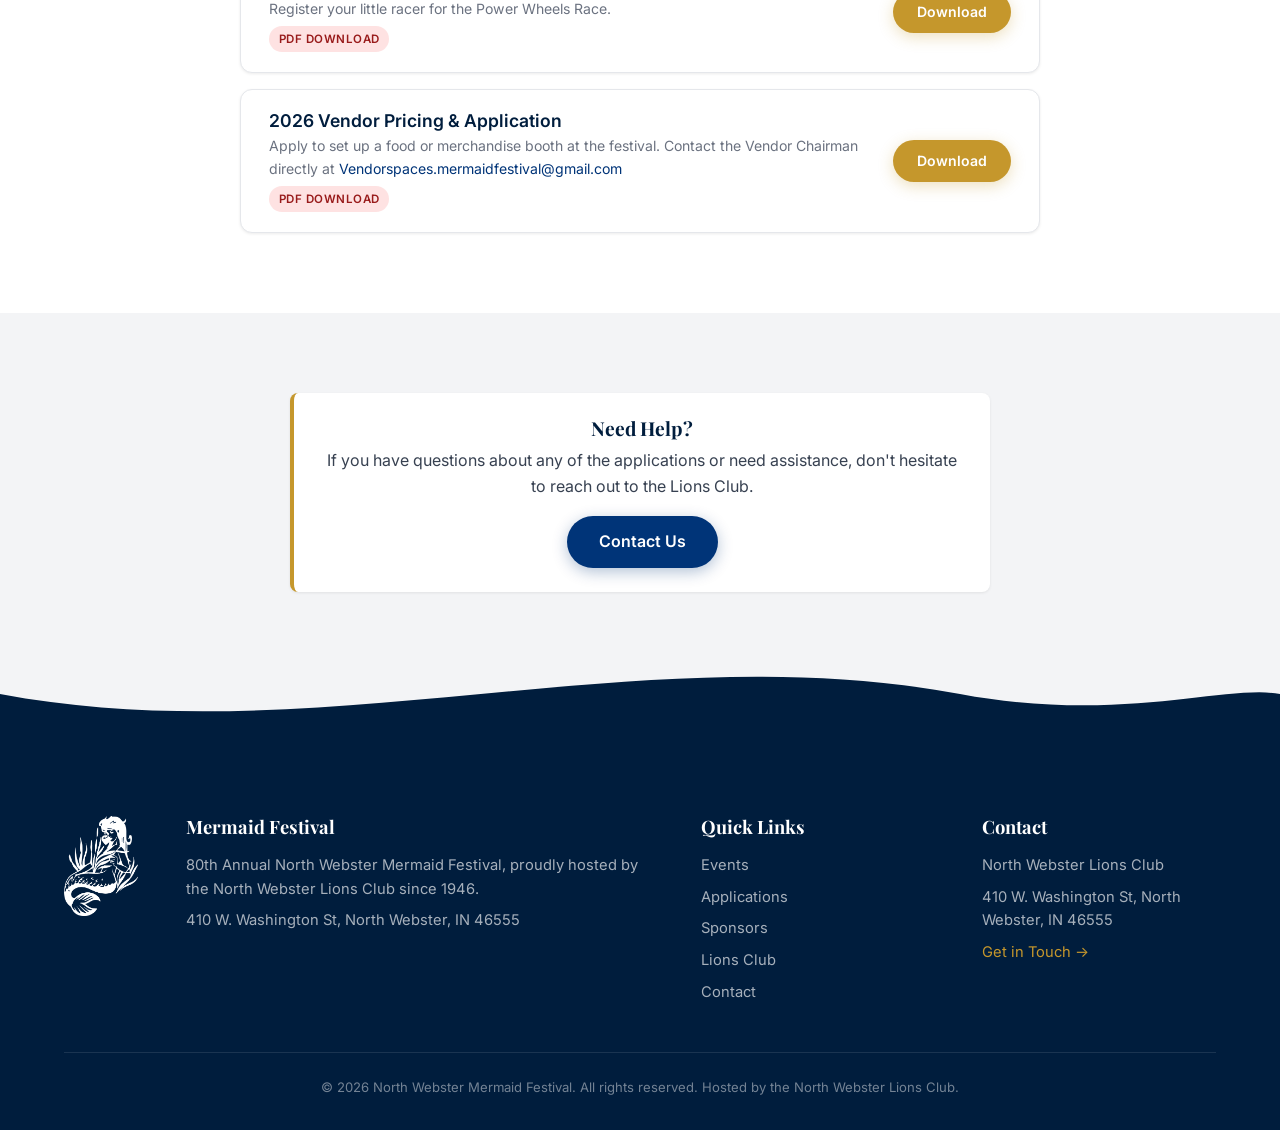
==== commit 18f4891b: "apple specific background color" ====
--- a/applications.html
+++ b/applications.html
@@ -2,7 +2,9 @@
 <html lang="en">
 <head>
   <meta charset="UTF-8">
-  <meta name="viewport" content="width=device-width, initial-scale=1.0">
+  <meta name="viewport" content="width=device-width, initial-scale=1.0, viewport-fit=cover">
+  <meta name="theme-color" content="#001d3d">
+  <meta name="apple-mobile-web-app-status-bar-style" content="black-translucent">
   <meta name="description" content="Applications and registration forms for the 80th Annual North Webster Mermaid Festival — vendor registration, pageant entry, parade entry, and more.">
   <title>Applications | 2026 North Webster Mermaid Festival</title>
   <link rel="preconnect" href="https://fonts.googleapis.com">
@@ -64,7 +66,7 @@
             <p>Register to compete in the 2026 Queen of Lakes Pageant.</p>
             <div class="app-item-type pdf">PDF Download</div>
           </div>
-          <a href="forms/2026 Queens Application Fillable.pdf" class="btn btn-primary" target="_blank" rel="noopener">Download</a>
+          <a href="forms/2026 Queens Application.pdf" class="btn btn-primary" target="_blank" rel="noopener">Download</a>
         </div>
 
         <!-- 2026 Cutie Application -->
@@ -74,7 +76,7 @@
             <p>Sign up your little one for the Cutie King &amp; Queen contest and parade.</p>
             <div class="app-item-type pdf">PDF Download</div>
           </div>
-          <a href="forms/2026 cutie application Fillable.pdf" class="btn btn-primary" target="_blank" rel="noopener">Download</a>
+          <a href="forms/2026 Cutie Application.pdf" class="btn btn-primary" target="_blank" rel="noopener">Download</a>
         </div>
 
         <!-- 2026 Parade Application - General Entry -->
@@ -84,7 +86,7 @@
             <p>Enter a float, marching group, or vehicle in the Grand Parade.</p>
             <div class="app-item-type pdf">PDF Download</div>
           </div>
-          <a href="forms/2026 Mermaid Festival Parade general entry Fillable.pdf" class="btn btn-primary" target="_blank" rel="noopener">Download</a>
+          <a href="forms/2026 Mermaid Festival Parade Entry.pdf" class="btn btn-primary" target="_blank" rel="noopener">Download</a>
         </div>
 
         <!-- 2026 Parade Application - Band Entry -->
@@ -94,7 +96,7 @@
             <p>Register your band to march in the Grand Parade.</p>
             <div class="app-item-type pdf">PDF Download</div>
           </div>
-          <a href="forms/2026 Band Application Fillable.pdf" class="btn btn-primary" target="_blank" rel="noopener">Download</a>
+          <a href="forms/2026 Band Application.pdf" class="btn btn-primary" target="_blank" rel="noopener">Download</a>
         </div>
 
         <!-- Tournament of Champions Entry (PDF) -->
@@ -134,7 +136,7 @@
             <p>Register your little racer for the Power Wheels Race.</p>
             <div class="app-item-type pdf">PDF Download</div>
           </div>
-          <a href="forms/Power Wheels Race.pdf" class="btn btn-primary" target="_blank" rel="noopener">Download</a>
+          <a href="forms/2026 Power Wheels Race.pdf" class="btn btn-primary" target="_blank" rel="noopener">Download</a>
         </div>
 
         <!-- 2026 Vendor Pricing & Application -->
@@ -144,7 +146,7 @@
             <p>Apply to set up a food or merchandise booth at the festival. Contact the Vendor Chairman directly at <a href="mailto:Vendorspaces.mermaidfestival@gmail.com">Vendorspaces.mermaidfestival@gmail.com</a></p>
             <div class="app-item-type pdf">PDF Download</div>
           </div>
-          <a href="forms/2026 Merchant Prices & Contract.pdf" class="btn btn-primary" target="_blank" rel="noopener">Download</a>
+          <a href="forms/2026 Merchant Contract.pdf" class="btn btn-primary" target="_blank" rel="noopener">Download</a>
         </div>
 
       </div>
--- a/css/styles.css
+++ b/css/styles.css
@@ -151,9 +151,9 @@
 
 .section-logo {
   display: block;
-  height: 230px;
+  height: clamp(150px, 16vw, 230px);
   width: auto;
-  margin: -7rem auto 1rem;
+  margin: clamp(-7rem, -5vw, -3rem) auto 1rem;
   position: relative;
   z-index: 0;
   filter: drop-shadow(0 4px 12px rgba(0, 0, 0, 0.1));
@@ -247,7 +247,8 @@
   left: 0;
   right: 0;
   z-index: 1000;
-  height: var(--nav-height);
+  height: calc(var(--nav-height) + env(safe-area-inset-top));
+  padding-top: env(safe-area-inset-top);
   transition: all var(--transition-med);
   background: rgba(0, 29, 61, 0.95);
   backdrop-filter: blur(12px);
@@ -506,8 +507,8 @@
 
 .hero-starburst {
   position: absolute;
-  width: 150px;
-  height: 150px;
+  width: clamp(110px, 10vw, 150px);
+  height: clamp(110px, 10vw, 150px);
   display: flex;
   align-items: center;
   justify-content: center;
@@ -516,13 +517,13 @@
 }
 
 .hero-starburst.starburst-left {
-  left: 12%;
+  left: max(1rem, 3%);
   top: 50%;
   transform: translateY(-50%) rotate(-12deg);
 }
 
 .hero-starburst.starburst-right {
-  right: 12%;
+  right: max(1rem, 3%);
   top: 50%;
   transform: translateY(-50%) rotate(12deg);
 }
@@ -538,7 +539,7 @@
   position: relative;
   z-index: 1;
   font-family: var(--font-heading);
-  font-size: 1.08rem;
+  font-size: clamp(0.85rem, 0.9vw, 1.08rem);
   font-weight: 700;
   line-height: 1.2;
   text-transform: uppercase;
@@ -625,14 +626,16 @@
   width: 100%;
   overflow: hidden;
   line-height: 0;
-  margin-top: -1px;
-  margin-bottom: -1px;
+  margin-top: -3px;
+  margin-bottom: -3px;
 }
 
 .wave-divider svg {
   display: block;
-  width: 100%;
+  width: calc(100% + 4px);
+  margin-left: -2px;
   height: auto;
+  min-height: 50px;
   vertical-align: bottom;
 }
 
@@ -2119,7 +2122,7 @@
 /* ---------- Responsive ---------- */
 
 /* Tablet */
-@media (max-width: 968px) {
+@media (max-width: 1100px) {
   .nav-toggle {
     display: flex;
   }
@@ -2165,6 +2168,27 @@
     font-weight: 600;
   }
 
+  .hero-starburst {
+    display: none;
+  }
+
+  .hero-perks {
+    display: block;
+  }
+
+  .hero-presented {
+    bottom: 1rem;
+    right: 1.5rem;
+  }
+
+  .hero-presented-logo {
+    height: 50px;
+  }
+
+  .hero-presented-text {
+    font-size: 0.85rem;
+  }
+
   .event-card {
     grid-template-columns: 1fr;
   }
@@ -2266,9 +2290,9 @@
   }
 
   .hero {
-    min-height: auto;
+    min-height: 100svh;
     padding-top: var(--nav-height);
-    padding-bottom: 1.5rem;
+    padding-bottom: 2rem;
   }
 
   html, body {
@@ -2294,14 +2318,6 @@
   .hero-subtitle {
     font-size: 1rem;
     margin-bottom: 1rem;
-  }
-
-  .hero-starburst {
-    display: none;
-  }
-
-  .hero-perks {
-    display: block;
   }
 
   .hero-presented {
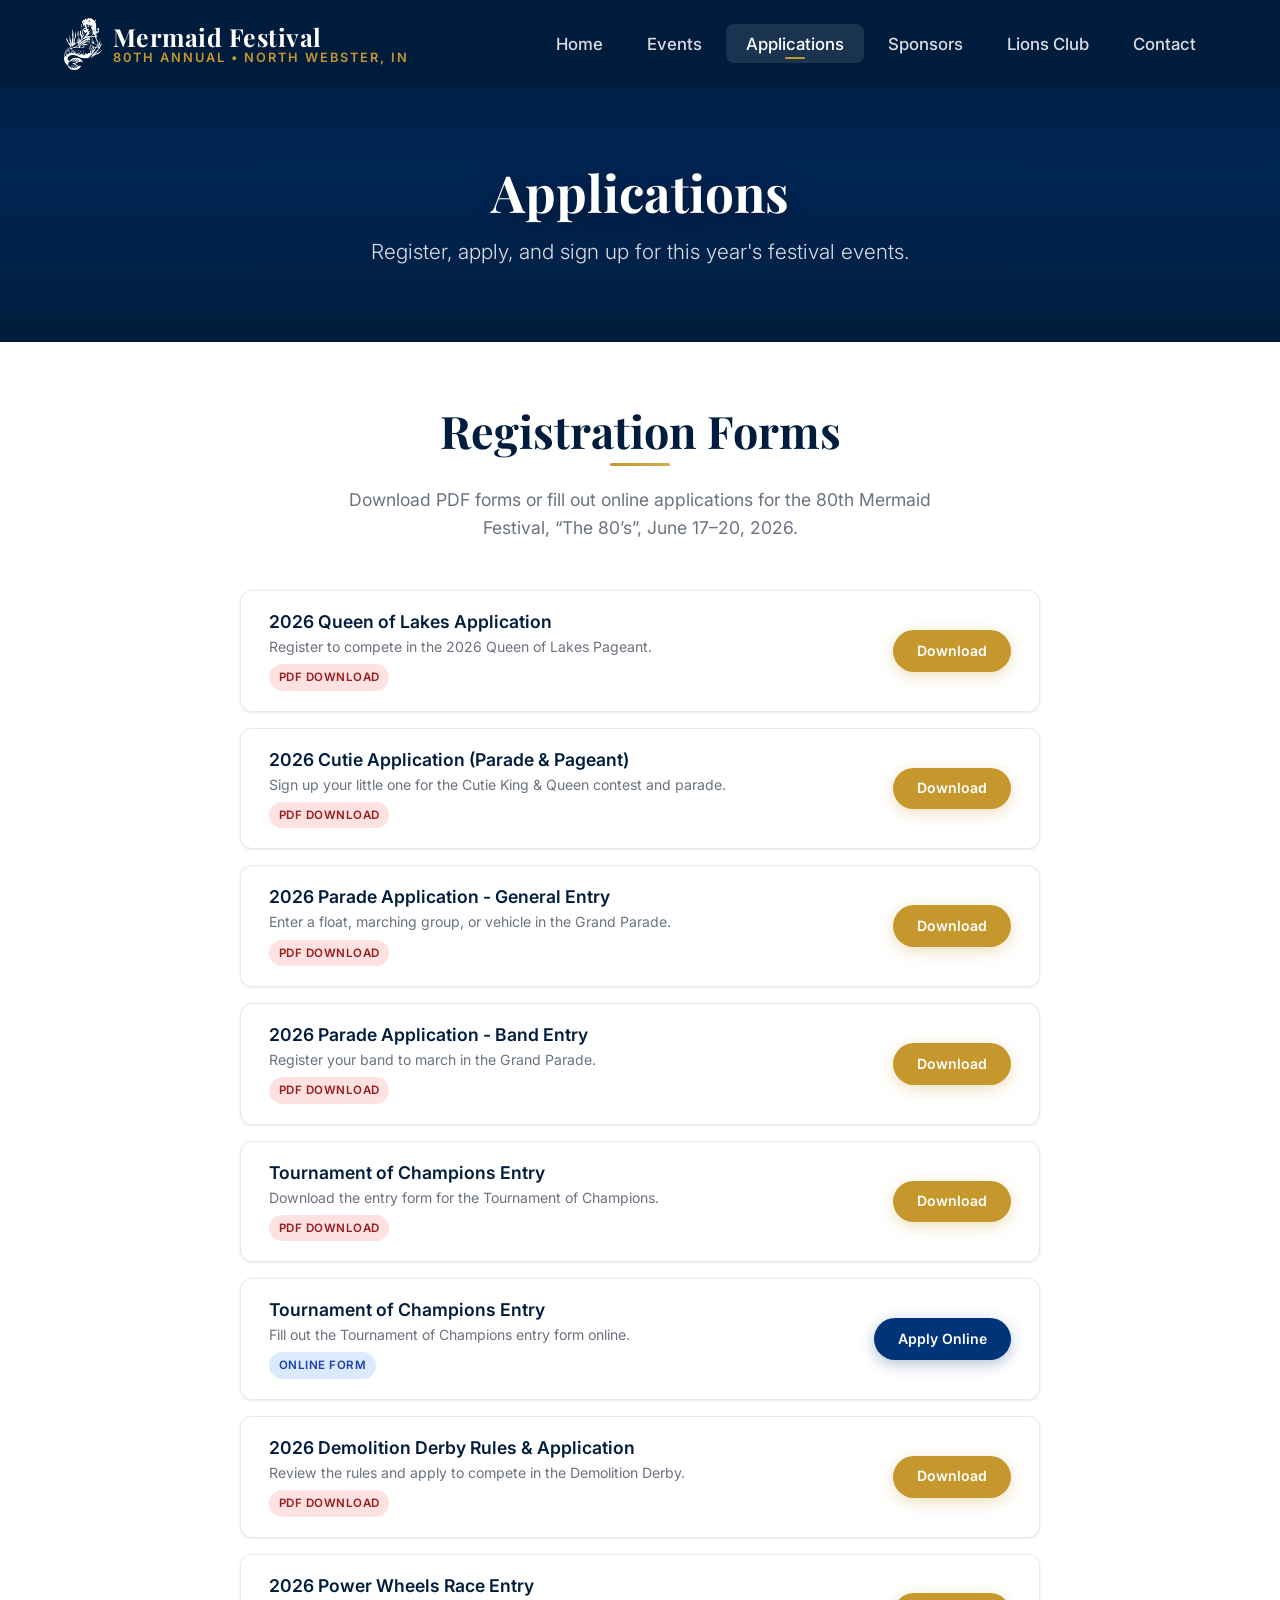
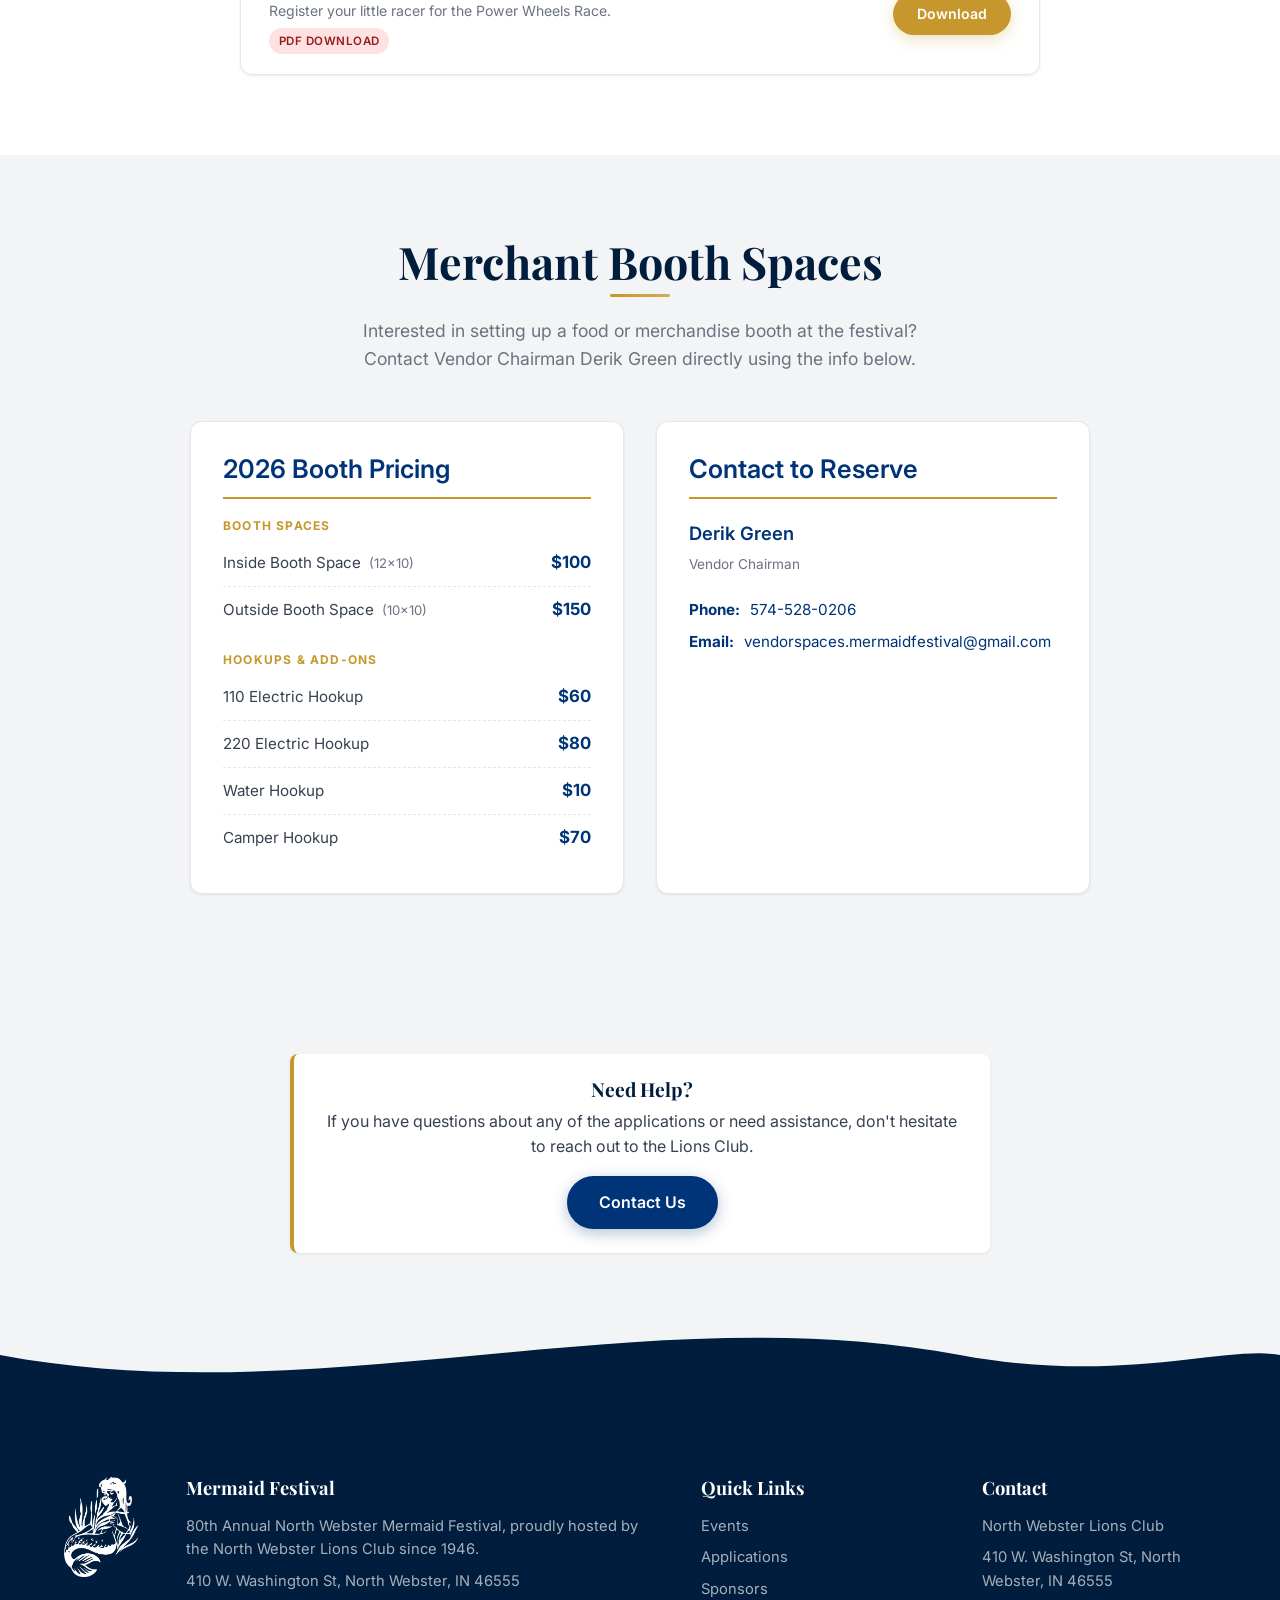
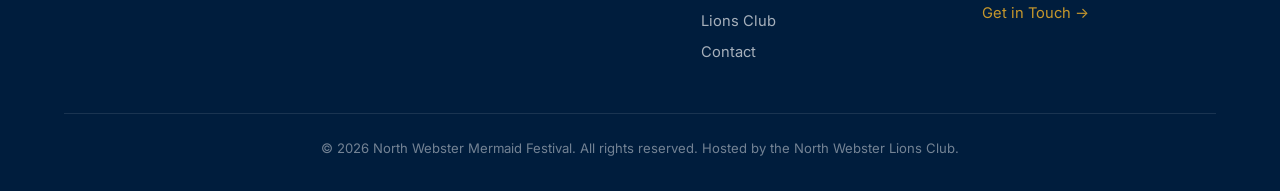
==== commit 75721a36: "Requested changes + Style" ====
--- a/applications.html
+++ b/applications.html
@@ -3,8 +3,6 @@
 <head>
   <meta charset="UTF-8">
   <meta name="viewport" content="width=device-width, initial-scale=1.0, viewport-fit=cover">
-  <meta name="theme-color" content="#001d3d">
-  <meta name="apple-mobile-web-app-status-bar-style" content="black-translucent">
   <meta name="description" content="Applications and registration forms for the 80th Annual North Webster Mermaid Festival — vendor registration, pageant entry, parade entry, and more.">
   <title>Applications | 2026 North Webster Mermaid Festival</title>
   <link rel="preconnect" href="https://fonts.googleapis.com">
@@ -139,7 +137,11 @@
           <a href="forms/2026 Power Wheels Race.pdf" class="btn btn-primary" target="_blank" rel="noopener">Download</a>
         </div>
 
-        <!-- 2026 Vendor Pricing & Application -->
+        <!--
+          2026 Vendor Pricing & Application — REMOVED for 2026.
+          Kept here in case it's ever needed again. Vendor info is now shown
+          below as a price list + direct contact (no downloadable application).
+
         <div class="app-item fade-in">
           <div class="app-item-info">
             <h3>2026 Vendor Pricing &amp; Application</h3>
@@ -148,7 +150,51 @@
           </div>
           <a href="forms/2026 Merchant Contract.pdf" class="btn btn-primary" target="_blank" rel="noopener">Download</a>
         </div>
-
+        -->
+
+      </div>
+    </div>
+  </section>
+
+  <!-- ========== VENDOR BOOTH INFO ========== -->
+  <section class="section section-alt">
+    <div class="container">
+      <div class="section-header fade-in">
+        <h2>Merchant Booth Spaces</h2>
+        <p>Interested in setting up a food or merchandise booth at the festival? Contact Vendor Chairman Derik Green directly using the info below.</p>
+      </div>
+
+      <div class="vendor-info fade-in">
+        <div class="vendor-pricing">
+          <h3>2026 Booth Pricing</h3>
+
+          <h4 class="vendor-price-group">Booth Spaces</h4>
+          <ul class="vendor-price-list">
+            <li><span>Inside Booth Space <small>(12&times;10)</small></span><span class="vendor-price">$100</span></li>
+            <li><span>Outside Booth Space <small>(10&times;10)</small></span><span class="vendor-price">$150</span></li>
+          </ul>
+
+          <h4 class="vendor-price-group">Hookups &amp; Add-Ons</h4>
+          <ul class="vendor-price-list">
+            <li><span>110 Electric Hookup</span><span class="vendor-price">$60</span></li>
+            <li><span>220 Electric Hookup</span><span class="vendor-price">$80</span></li>
+            <li><span>Water Hookup</span><span class="vendor-price">$10</span></li>
+            <li><span>Camper Hookup</span><span class="vendor-price">$70</span></li>
+          </ul>
+        </div>
+
+        <div class="vendor-contact">
+          <h3>Contact to Reserve</h3>
+          <p class="vendor-contact-name">Derik Green<br><span>Vendor Chairman</span></p>
+          <p class="vendor-contact-line">
+            <strong>Phone:</strong>
+            <a href="tel:+15745280206">574-528-0206</a>
+          </p>
+          <p class="vendor-contact-line">
+            <strong>Email:</strong>
+            <a href="mailto:vendorspaces.mermaidfestival@gmail.com">vendorspaces.mermaidfestival@gmail.com</a>
+          </p>
+        </div>
       </div>
     </div>
   </section>
--- a/css/styles.css
+++ b/css/styles.css
@@ -626,18 +626,35 @@
   width: 100%;
   overflow: hidden;
   line-height: 0;
-  margin-top: -3px;
-  margin-bottom: -3px;
+  font-size: 0;
 }
 
 .wave-divider svg {
   display: block;
-  width: calc(100% + 4px);
-  margin-left: -2px;
+  width: 100%;
   height: auto;
   min-height: 50px;
-  vertical-align: bottom;
-}
+}
+
+/* Pull adjacent sections into the wave to eliminate subpixel gaps */
+.wave-divider + .section,
+.wave-divider + section {
+  margin-top: -2px;
+  position: relative;
+}
+
+.section + .wave-divider,
+section + .wave-divider {
+  margin-top: -2px;
+}
+
+.hero + .wave-divider {
+  margin-top: -2px;
+}
+
+/* Full-height hero (home page): no solid color band needed — the wave svg itself
+   fills its top half with navy-dark (continuing the hero) and its bottom half
+   with white (leading into the welcome section). */
 
 .hero-page + .wave-divider svg {
   height: 50px;
@@ -755,7 +772,7 @@
 /* ---------- Feature Cards (Home) ---------- */
 .features-grid {
   display: grid;
-  grid-template-columns: repeat(auto-fit, minmax(260px, 1fr));
+  grid-template-columns: repeat(4, 1fr);
   gap: 2rem;
 }
 
@@ -1155,6 +1172,13 @@
   opacity: 1;
 }
 
+.lightbox-overlay.active ~ * .back-to-top,
+body:has(.lightbox-overlay.active) .back-to-top {
+  opacity: 0 !important;
+  visibility: hidden !important;
+  pointer-events: none;
+}
+
 .lightbox-content {
   position: relative;
   max-width: 90vw;
@@ -1168,23 +1192,29 @@
   object-fit: contain;
 }
 
-.lightbox-close {
+.lightbox-overlay .lightbox-close {
   position: fixed;
   top: 1.5rem;
   right: 1.5rem;
-  background: none;
+  background: rgba(255, 255, 255, 0.15);
   border: none;
+  border-radius: var(--radius-sm);
   color: var(--white);
-  font-size: 2rem;
+  font-size: 1.5rem;
+  line-height: 1;
   cursor: pointer;
-  padding: 0.5rem;
-  opacity: 0.8;
-  transition: opacity var(--transition-fast);
+  width: 2.5rem;
+  height: 2.5rem;
+  display: flex;
+  align-items: center;
+  justify-content: center;
+  opacity: 1;
+  transition: background var(--transition-fast);
   z-index: 10001;
 }
 
-.lightbox-close:hover {
-  opacity: 1;
+.lightbox-overlay .lightbox-close:hover {
+  background: rgba(255, 255, 255, 0.25);
 }
 
 .lightbox-nav {
@@ -1216,14 +1246,20 @@
   right: 1.5rem;
 }
 
+.lightbox-nav:focus-visible {
+  outline: none;
+}
+
 .lightbox-counter {
   position: fixed;
   bottom: 1.5rem;
-  left: 50%;
-  transform: translateX(-50%);
+  left: 0;
+  right: 0;
+  text-align: center;
   color: rgba(255, 255, 255, 0.7);
   font-size: 0.85rem;
   z-index: 10001;
+  pointer-events: none;
 }
 
 .event-card {
@@ -1892,10 +1928,114 @@
   font-size: 0.88rem;
 }
 
+/* ---------- Vendor Booth Info ---------- */
+.vendor-info {
+  display: grid;
+  grid-template-columns: 1fr 1fr;
+  gap: 2rem;
+  max-width: 900px;
+  margin: 0 auto;
+}
+
+.vendor-info > div {
+  background: var(--white);
+  padding: 2rem;
+  border-radius: var(--radius-md);
+  box-shadow: var(--shadow-sm);
+  border: 1px solid var(--gray-200);
+}
+
+.vendor-info h3 {
+  font-family: var(--font-body);
+  font-weight: 600;
+  color: var(--navy);
+  margin-top: 0;
+  margin-bottom: 1.25rem;
+  padding-bottom: 0.75rem;
+  border-bottom: 2px solid var(--gold);
+}
+
+.vendor-price-group {
+  font-family: var(--font-body);
+  font-size: 0.75rem;
+  font-weight: 700;
+  text-transform: uppercase;
+  letter-spacing: 0.1em;
+  color: var(--gold);
+  margin: 1.25rem 0 0.4rem;
+}
+
+.vendor-price-group:first-of-type {
+  margin-top: 0;
+}
+
+.vendor-price-list {
+  list-style: none;
+  padding: 0;
+  margin: 0;
+}
+
+.vendor-price-list li small {
+  color: var(--gray-500);
+  font-size: 0.82rem;
+  font-weight: 400;
+  margin-left: 0.25rem;
+}
+
+.vendor-price-list li {
+  display: flex;
+  justify-content: space-between;
+  align-items: baseline;
+  padding: 0.6rem 0;
+  border-bottom: 1px dashed var(--gray-200);
+  color: var(--gray-700);
+  font-size: 0.95rem;
+}
+
+.vendor-price-list li:last-child {
+  border-bottom: none;
+}
+
+.vendor-price {
+  font-weight: 700;
+  color: var(--navy);
+  font-size: 1.05rem;
+}
+
+.vendor-contact-name {
+  font-size: 1.15rem;
+  font-weight: 600;
+  color: var(--navy);
+  margin: 0 0 1.25rem;
+}
+
+.vendor-contact-name span {
+  font-size: 0.85rem;
+  font-weight: 400;
+  color: var(--gray-500);
+}
+
+.vendor-contact-line {
+  margin: 0.5rem 0;
+  font-size: 0.95rem;
+  word-break: break-word;
+}
+
+.vendor-contact-line strong {
+  color: var(--navy);
+  margin-right: 0.35rem;
+}
+
+@media (max-width: 720px) {
+  .vendor-info {
+    grid-template-columns: 1fr;
+  }
+}
+
 /* ---------- Stats Section ---------- */
 .stats-row {
   display: grid;
-  grid-template-columns: repeat(auto-fit, minmax(150px, 1fr));
+  grid-template-columns: repeat(4, 1fr);
   gap: 2rem;
   text-align: center;
 }
@@ -2237,8 +2377,44 @@
     grid-template-columns: 1fr;
   }
 
-  .lightbox-prev { left: 0.5rem; }
-  .lightbox-next { right: 0.5rem; }
+  .lightbox-overlay .lightbox-content {
+    max-width: 95vw;
+    max-height: 65vh;
+  }
+
+  .lightbox-overlay .lightbox-content img {
+    max-height: 65vh;
+  }
+
+  .lightbox-overlay .lightbox-close {
+    top: 1.5rem;
+    right: 1.5rem;
+    width: 3.5rem;
+    height: 3.5rem;
+    font-size: 2rem;
+    background: rgba(255, 255, 255, 0.2);
+    border: none;
+  }
+
+  .lightbox-nav {
+    position: fixed;
+    top: auto;
+    bottom: 1.5rem;
+    transform: none;
+    font-size: 1.8rem;
+    padding: 1rem 1.5rem;
+    background: rgba(255, 255, 255, 0.2);
+    border-radius: var(--radius-md);
+    opacity: 1;
+  }
+
+  .lightbox-prev { left: 1.5rem; }
+  .lightbox-next { right: 1.5rem; }
+
+  .lightbox-counter {
+    bottom: 2rem;
+    font-size: 1rem;
+  }
 
   .info-split {
     grid-template-columns: 1fr;
@@ -2255,6 +2431,14 @@
   }
 
   .events-grid {
+    grid-template-columns: repeat(2, 1fr);
+  }
+
+  .features-grid {
+    grid-template-columns: repeat(2, 1fr);
+  }
+
+  .stats-row {
     grid-template-columns: repeat(2, 1fr);
   }
 }
